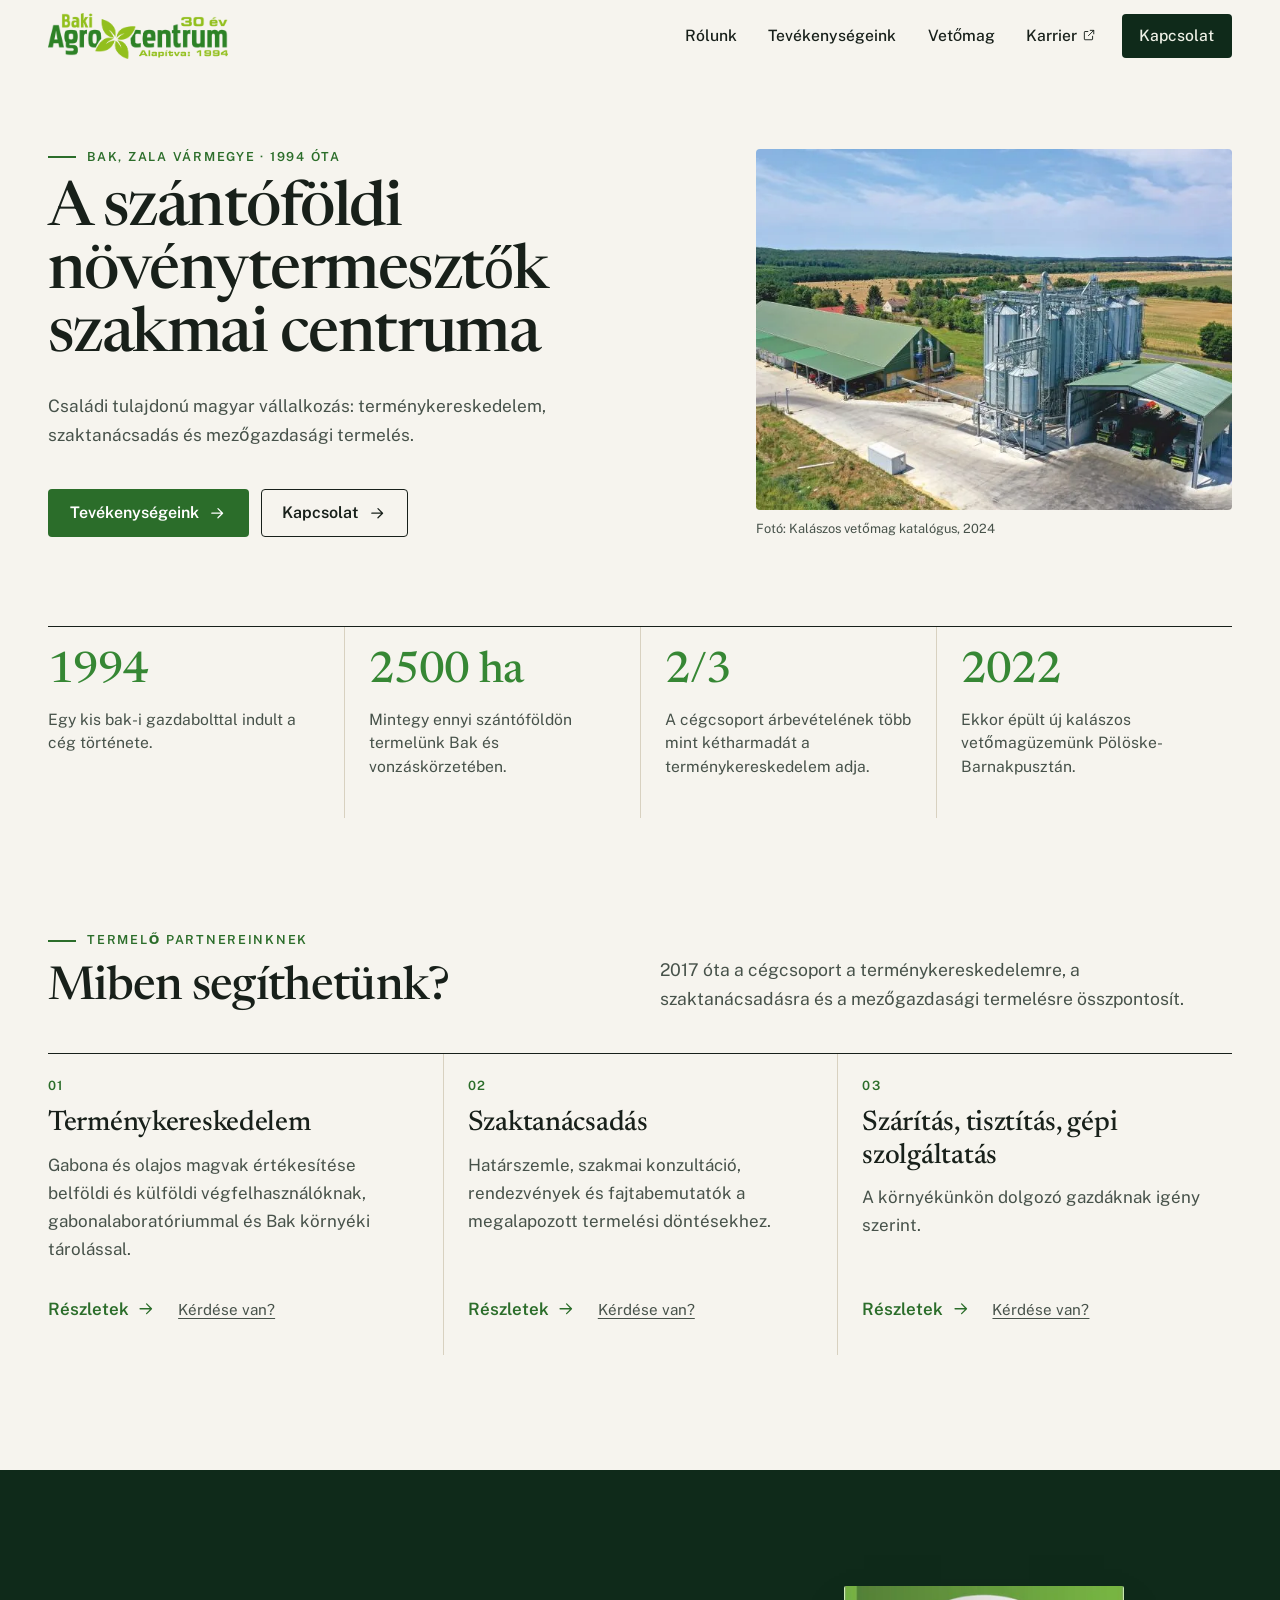
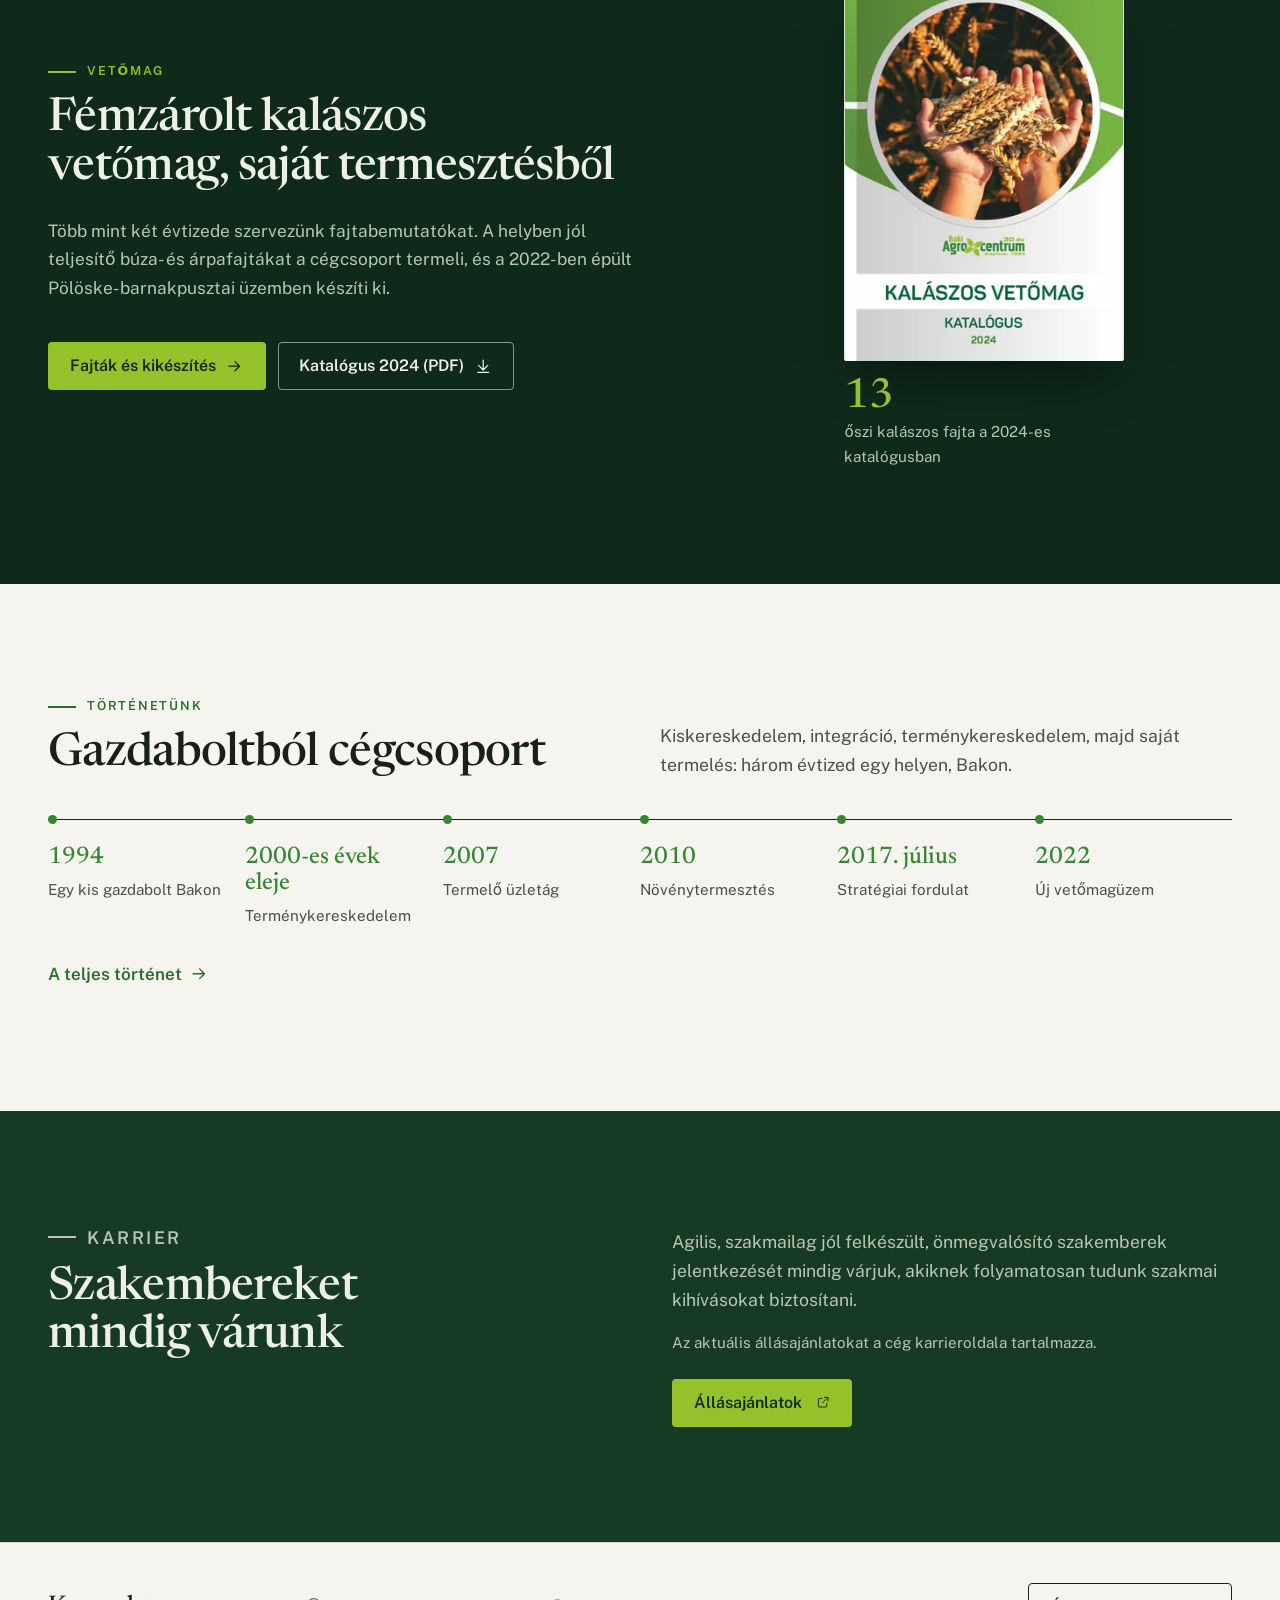
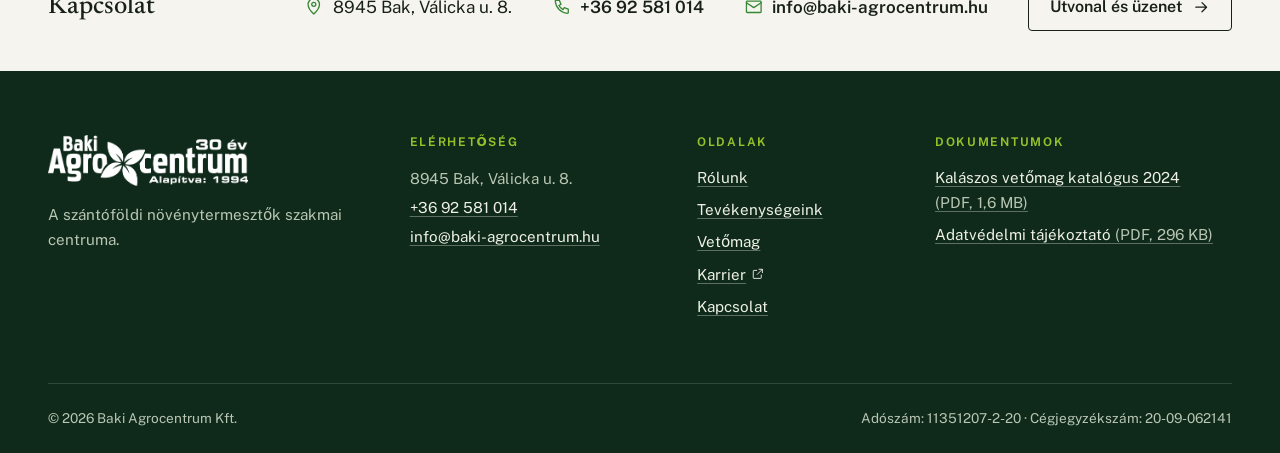
==== index.html @ 0160cafe "Baki Agrocentrum prototípus – első feltöltés Co-Authored-By: Claude Opus 5.5 <noreply@anthropic.com>" ====
<!doctype html>
<html lang="hu">
<head>
<meta charset="utf-8">
<meta name="robots" content="noindex, nofollow">
<meta name="viewport" content="width=device-width, initial-scale=1">
<title>Baki Agrocentrum Kft. – terménykereskedelem, szaktanácsadás, mezőgazdasági termelés</title>
<meta name="description" content="1994 óta Bakon, Zala megyében: gabona- és olajosmag-kereskedelem, szaktanácsadás, szántóföldi növénytermesztés, baromfitenyésztés és fémzárolt kalászos vetőmag.">
<link rel="canonical" href="https://tamasgaborvarga.github.io/baki-agrocentrum-sqs3egnicm/">
<meta property="og:type" content="website">
<meta property="og:locale" content="hu_HU">
<meta property="og:site_name" content="Baki Agrocentrum Kft.">
<meta property="og:title" content="Baki Agrocentrum Kft. – terménykereskedelem, szaktanácsadás, mezőgazdasági termelés">
<meta property="og:description" content="1994 óta Bakon, Zala megyében: gabona- és olajosmag-kereskedelem, szaktanácsadás, szántóföldi növénytermesztés, baromfitenyésztés és fémzárolt kalászos vetőmag.">
<meta property="og:url" content="https://tamasgaborvarga.github.io/baki-agrocentrum-sqs3egnicm/">
<meta property="og:image" content="https://tamasgaborvarga.github.io/baki-agrocentrum-sqs3egnicm/img/og-image.jpg">
<meta name="theme-color" content="#0f2a1a">
<link rel="icon" href="img/favicon.png" type="image/png">
<link rel="preload" href="fonts/newsreader-latin.woff2" as="font" type="font/woff2" crossorigin>
<link rel="stylesheet" href="styles.css?v=c950ec7e">
<script>document.documentElement.classList.add('js')</script>
<script type="application/ld+json">{"@context":"https://schema.org","@type":"Organization","name":"Baki Agrocentrum Kft.","url":"https://tamasgaborvarga.github.io/baki-agrocentrum-sqs3egnicm/","logo":"https://tamasgaborvarga.github.io/baki-agrocentrum-sqs3egnicm/img/logo.png","foundingDate":"1994","telephone":"+36-92-581-014","email":"info@baki-agrocentrum.hu","taxID":"11351207-2-20","address":{"@type":"PostalAddress","streetAddress":"Válicka u. 8.","postalCode":"8945","addressLocality":"Bak","addressCountry":"HU"},"location":{"@type":"Place","geo":{"@type":"GeoCoordinates","latitude":46.7307091,"longitude":16.8460499}}}</script>
</head>
<body>
<a class="skip" href="#tartalom">Ugrás a tartalomra</a>
<header class="hdr" id="hdr">
  <div class="hdr__in wrap">
    <a class="hdr__logo" href="index.html" aria-label="Baki Agrocentrum Kft. – kezdőlap"><img src="img/logo.png" width="469" height="120" alt="Baki Agrocentrum"></a>
    <button class="hdr__btn" type="button" aria-expanded="false" aria-controls="nav" data-menu><svg class="ic ic--open" viewBox="0 0 24 24" fill="none" stroke="currentColor" stroke-width="1.6" stroke-linecap="round" stroke-linejoin="round" aria-hidden="true" focusable="false"><path d="M4 7h16M4 12h16M4 17h16"/></svg><svg class="ic ic--close" viewBox="0 0 24 24" fill="none" stroke="currentColor" stroke-width="1.6" stroke-linecap="round" stroke-linejoin="round" aria-hidden="true" focusable="false"><path d="M6 6l12 12M18 6L6 18"/></svg><span>Menü</span></button>
    <nav class="nav" id="nav" aria-label="Fő navigáció">
      <ul class="nav__ul"><li><a class="nav__a" href="rolunk.html">Rólunk</a></li><li><a class="nav__a" href="tevekenysegeink.html">Tevékenységeink</a></li><li><a class="nav__a" href="vetomag.html">Vetőmag</a></li><li><a class="nav__a" href="https://karrier.baki-agrocentrum.hu/" target="_blank" rel="noopener">Karrier<svg class="ic ic--sm" viewBox="0 0 24 24" fill="none" stroke="currentColor" stroke-width="1.6" stroke-linecap="round" stroke-linejoin="round" aria-hidden="true" focusable="false"><path d="M14 4h6v6M20 4l-9 9M18 14v5a1 1 0 0 1-1 1H5a1 1 0 0 1-1-1V7a1 1 0 0 1 1-1h5"/></svg><span class="sr">(új lapon nyílik)</span></a></li><li><a class="nav__a nav__a--cta" href="kapcsolat.html">Kapcsolat</a></li></ul>
      <div class="nav__foot">
        <a href="tel:+3692581014"><svg class="ic" viewBox="0 0 24 24" fill="none" stroke="currentColor" stroke-width="1.6" stroke-linecap="round" stroke-linejoin="round" aria-hidden="true" focusable="false"><path d="M5 4h4l2 5-2.5 1.5a11 11 0 0 0 5 5L15 13l5 2v4a1 1 0 0 1-1 1A16 16 0 0 1 4 5a1 1 0 0 1 1-1z"/></svg>+36 92 581 014</a>
        <a href="mailto:info@baki-agrocentrum.hu"><svg class="ic" viewBox="0 0 24 24" fill="none" stroke="currentColor" stroke-width="1.6" stroke-linecap="round" stroke-linejoin="round" aria-hidden="true" focusable="false"><rect x="3" y="5" width="18" height="14" rx="1"/><path d="M3 7l9 6 9-6"/></svg>info@baki-agrocentrum.hu</a>
      </div>
    </nav>
  </div>
</header>
<main id="tartalom" tabindex="-1">

<section class="hero">
  <div class="wrap hero__grid">
    <div class="hero__text">
      <p class="eyebrow">Bak, Zala vármegye · 1994 óta</p>
      <h1 class="hero__h">A szántóföldi növénytermesztők szakmai centruma</h1>
      <p class="hero__lead">Családi tulajdonú magyar vállalkozás: terménykereskedelem, szaktanácsadás és mezőgazdasági termelés.</p>
      <div class="hero__cta">
        <a class="btn btn--primary" href="tevekenysegeink.html">Tevékenységeink<svg class="ic" viewBox="0 0 24 24" fill="none" stroke="currentColor" stroke-width="1.6" stroke-linecap="round" stroke-linejoin="round" aria-hidden="true" focusable="false"><path d="M5 12h14M13 6l6 6-6 6"/></svg></a>
        <a class="btn btn--secondary" href="kapcsolat.html">Kapcsolat<svg class="ic" viewBox="0 0 24 24" fill="none" stroke="currentColor" stroke-width="1.6" stroke-linecap="round" stroke-linejoin="round" aria-hidden="true" focusable="false"><path d="M5 12h14M13 6l6 6-6 6"/></svg></a>
      </div>
    </div>
    <figure class="fig hero__fig"><img class="hero__img" src="img/legifoto.webp" width="643" height="488" alt="Légifotó tárolósilókról, gépszínekről és csarnokról, mögöttük szántóföldek" fetchpriority="high" decoding="async"><figcaption>Fotó: Kalászos vetőmag katalógus, 2024</figcaption></figure>
  </div>
  <div class="wrap">
    <dl class="ledger">
      <div class="ledger__i"><dt class="ledger__v">1994</dt><dd class="ledger__l">Egy kis bak-i gazdabolttal indult a cég története.</dd></div><div class="ledger__i"><dt class="ledger__v">2500 ha</dt><dd class="ledger__l">Mintegy ennyi szántóföldön termelünk Bak és vonzáskörzetében.</dd></div><div class="ledger__i"><dt class="ledger__v">2/3</dt><dd class="ledger__l">A cégcsoport árbevételének több mint kétharmadát a terménykereskedelem adja.</dd></div><div class="ledger__i"><dt class="ledger__v">2022</dt><dd class="ledger__l">Ekkor épült új kalászos vetőmagüzemünk Pölöske-Barnakpusztán.</dd></div>
    </dl>
  </div>
</section>

<section class="sec" aria-labelledby="h-gates">
  <div class="wrap">
    <div class="sec__head sec__head--split">
      <div>
        <p class="eyebrow">Termelő partnereinknek</p>
        <h2 id="h-gates" class="h2">Miben segíthetünk?</h2>
      </div>
      <p class="sec__lead">2017 óta a cégcsoport a terménykereskedelemre, a szaktanácsadásra és a mezőgazdasági termelésre összpontosít.</p>
    </div>
    <ul class="gates">
      <li class="gate rv">
        <span class="gate__no">01</span>
        <h3 class="gate__t"><a href="tevekenysegeink.html#termenykereskedelem">Terménykereskedelem</a></h3>
        <p class="gate__d">Gabona és olajos magvak értékesítése belföldi és külföldi végfelhasználóknak, gabonalaboratóriummal és Bak környéki tárolással.</p>
        <p class="gate__links"><a class="more" href="tevekenysegeink.html#termenykereskedelem">Részletek<svg class="ic" viewBox="0 0 24 24" fill="none" stroke="currentColor" stroke-width="1.6" stroke-linecap="round" stroke-linejoin="round" aria-hidden="true" focusable="false"><path d="M5 12h14M13 6l6 6-6 6"/></svg></a><a class="gate__ask" href="kapcsolat.html?targy=termeny#uzenet">Kérdése van?</a></p>
      </li><li class="gate rv">
        <span class="gate__no">02</span>
        <h3 class="gate__t"><a href="tevekenysegeink.html#szaktanacsadas">Szaktanácsadás</a></h3>
        <p class="gate__d">Határszemle, szakmai konzultáció, rendezvények és fajtabemutatók a megalapozott termelési döntésekhez.</p>
        <p class="gate__links"><a class="more" href="tevekenysegeink.html#szaktanacsadas">Részletek<svg class="ic" viewBox="0 0 24 24" fill="none" stroke="currentColor" stroke-width="1.6" stroke-linecap="round" stroke-linejoin="round" aria-hidden="true" focusable="false"><path d="M5 12h14M13 6l6 6-6 6"/></svg></a><a class="gate__ask" href="kapcsolat.html?targy=tanacsadas#uzenet">Kérdése van?</a></p>
      </li><li class="gate rv">
        <span class="gate__no">03</span>
        <h3 class="gate__t"><a href="tevekenysegeink.html#termeles">Szárítás, tisztítás, gépi szolgáltatás</a></h3>
        <p class="gate__d">A környékünkön dolgozó gazdáknak igény szerint.</p>
        <p class="gate__links"><a class="more" href="tevekenysegeink.html#termeles">Részletek<svg class="ic" viewBox="0 0 24 24" fill="none" stroke="currentColor" stroke-width="1.6" stroke-linecap="round" stroke-linejoin="round" aria-hidden="true" focusable="false"><path d="M5 12h14M13 6l6 6-6 6"/></svg></a><a class="gate__ask" href="kapcsolat.html?targy=szolgaltatas#uzenet">Kérdése van?</a></p>
      </li>
    </ul>
  </div>
</section>

<section class="sec sec--forest" aria-labelledby="h-seed">
  <div class="wrap feature">
    <div class="feature__text">
      <p class="eyebrow eyebrow--lime">Vetőmag</p>
      <h2 id="h-seed" class="h2">Fémzárolt kalászos vetőmag, saját termesztésből</h2>
      <p>Több mint két évtizede szervezünk fajtabemutatókat. A helyben jól teljesítő búza- és árpafajtákat a cégcsoport termeli, és a 2022-ben épült Pölöske-barnakpusztai üzemben készíti ki.</p>
      <div class="feature__cta">
        <a class="btn btn--primary" href="vetomag.html">Fajták és kikészítés<svg class="ic" viewBox="0 0 24 24" fill="none" stroke="currentColor" stroke-width="1.6" stroke-linecap="round" stroke-linejoin="round" aria-hidden="true" focusable="false"><path d="M5 12h14M13 6l6 6-6 6"/></svg></a>
        <a class="btn btn--secondary" href="https://www.baki-agrocentrum.hu/webimages/files/Kalaszos_vetomag_katalogus_2024.pdf" target="_blank" rel="noopener">Katalógus 2024 (PDF)<svg class="ic" viewBox="0 0 24 24" fill="none" stroke="currentColor" stroke-width="1.6" stroke-linecap="round" stroke-linejoin="round" aria-hidden="true" focusable="false"><path d="M12 4v12M6 11l6 6 6-6M5 20h14"/></svg><span class="sr"> – új lapon nyílik</span></a>
      </div>
    </div>
    <a class="feature__cover" href="vetomag.html#fajtak" aria-label="A 2024-es katalógus fajtái">
      <img class="" src="img/katalogus.webp" srcset="img/katalogus-320.webp 320w, img/katalogus.webp 603w" sizes="(min-width: 900px) 300px, 60vw" width="603" height="809" alt="A Kalászos vetőmag katalógus 2024 borítója" loading="lazy" decoding="async">
      <span class="feature__stat"><strong>13</strong> őszi kalászos fajta a 2024-es katalógusban</span>
    </a>
  </div>
</section>

<section class="sec" aria-labelledby="h-hist">
  <div class="wrap">
    <div class="sec__head sec__head--split">
      <div>
        <p class="eyebrow">Történetünk</p>
        <h2 id="h-hist" class="h2">Gazdaboltból cégcsoport</h2>
      </div>
      <p class="sec__lead">Kiskereskedelem, integráció, terménykereskedelem, majd saját termelés: három évtized egy helyen, Bakon.</p>
    </div>
    <ol class="strip">
      <li class="strip__i rv"><span class="strip__y">1994</span><span class="strip__t">Egy kis gazdabolt Bakon</span></li><li class="strip__i rv"><span class="strip__y">2000-es évek eleje</span><span class="strip__t">Terménykereskedelem</span></li><li class="strip__i rv"><span class="strip__y">2007</span><span class="strip__t">Termelő üzletág</span></li><li class="strip__i rv"><span class="strip__y">2010</span><span class="strip__t">Növénytermesztés</span></li><li class="strip__i rv"><span class="strip__y">2017. július</span><span class="strip__t">Stratégiai fordulat</span></li><li class="strip__i rv"><span class="strip__y">2022</span><span class="strip__t">Új vetőmagüzem</span></li>
    </ol>
    <p class="sec__more"><a class="more" href="rolunk.html#tortenet">A teljes történet<svg class="ic" viewBox="0 0 24 24" fill="none" stroke="currentColor" stroke-width="1.6" stroke-linecap="round" stroke-linejoin="round" aria-hidden="true" focusable="false"><path d="M5 12h14M13 6l6 6-6 6"/></svg></a></p>
  </div>
</section>

<section class="sec sec--career" aria-labelledby="h-career">
  <div class="wrap career">
    <div>
      <p class="eyebrow eyebrow--lime">Karrier</p>
      <h2 id="h-career" class="h2">Szakembereket mindig várunk</h2>
    </div>
    <div>
      <p>Agilis, szakmailag jól felkészült, önmegvalósító szakemberek jelentkezését mindig várjuk, akiknek folyamatosan tudunk szakmai kihívásokat biztosítani.</p>
      <p class="career__note">Az aktuális állásajánlatokat a cég karrieroldala tartalmazza.</p>
      <a class="btn btn--primary" href="https://karrier.baki-agrocentrum.hu/" target="_blank" rel="noopener">Állásajánlatok<svg class="ic ic--sm" viewBox="0 0 24 24" fill="none" stroke="currentColor" stroke-width="1.6" stroke-linecap="round" stroke-linejoin="round" aria-hidden="true" focusable="false"><path d="M14 4h6v6M20 4l-9 9M18 14v5a1 1 0 0 1-1 1H5a1 1 0 0 1-1-1V7a1 1 0 0 1 1-1h5"/></svg><span class="sr">(új lapon nyílik)</span></a>
    </div>
  </div>
</section>

<section class="contactbar" aria-labelledby="h-contact">
  <div class="wrap contactbar__in">
    <h2 id="h-contact" class="contactbar__h">Kapcsolat</h2>
    <p class="contactbar__i"><svg class="ic" viewBox="0 0 24 24" fill="none" stroke="currentColor" stroke-width="1.6" stroke-linecap="round" stroke-linejoin="round" aria-hidden="true" focusable="false"><path d="M12 21s7-6.2 7-12a7 7 0 0 0-14 0c0 5.8 7 12 7 12z"/><circle cx="12" cy="9" r="2.5"/></svg><span>8945 Bak, Válicka u. 8.</span></p>
    <p class="contactbar__i"><svg class="ic" viewBox="0 0 24 24" fill="none" stroke="currentColor" stroke-width="1.6" stroke-linecap="round" stroke-linejoin="round" aria-hidden="true" focusable="false"><path d="M5 4h4l2 5-2.5 1.5a11 11 0 0 0 5 5L15 13l5 2v4a1 1 0 0 1-1 1A16 16 0 0 1 4 5a1 1 0 0 1 1-1z"/></svg><a href="tel:+3692581014">+36 92 581 014</a></p>
    <p class="contactbar__i"><svg class="ic" viewBox="0 0 24 24" fill="none" stroke="currentColor" stroke-width="1.6" stroke-linecap="round" stroke-linejoin="round" aria-hidden="true" focusable="false"><rect x="3" y="5" width="18" height="14" rx="1"/><path d="M3 7l9 6 9-6"/></svg><a href="mailto:info@baki-agrocentrum.hu">info@baki-agrocentrum.hu</a></p>
    <a class="btn btn--secondary" href="kapcsolat.html">Útvonal és üzenet<svg class="ic" viewBox="0 0 24 24" fill="none" stroke="currentColor" stroke-width="1.6" stroke-linecap="round" stroke-linejoin="round" aria-hidden="true" focusable="false"><path d="M5 12h14M13 6l6 6-6 6"/></svg></a>
  </div>
</section>
</main>
<footer class="ftr">
  <div class="wrap ftr__grid">
    <div class="ftr__brand">
      <img src="img/logo-feher.png" width="469" height="120" alt="Baki Agrocentrum" loading="lazy">
      <p>A szántóföldi növénytermesztők szakmai centruma.</p>
    </div>
    <div>
      <h2 class="ftr__h">Elérhetőség</h2>
      <address>
        8945 Bak, Válicka u. 8.<br>
        <a href="tel:+3692581014">+36 92 581 014</a><br>
        <a href="mailto:info@baki-agrocentrum.hu">info@baki-agrocentrum.hu</a>
      </address>
    </div>
    <div>
      <h2 class="ftr__h">Oldalak</h2>
      <ul class="ftr__ul">
        <li><a href="rolunk.html">Rólunk</a></li>
        <li><a href="tevekenysegeink.html">Tevékenységeink</a></li>
        <li><a href="vetomag.html">Vetőmag</a></li>
        <li><a class="" href="https://karrier.baki-agrocentrum.hu/" target="_blank" rel="noopener">Karrier<svg class="ic ic--sm" viewBox="0 0 24 24" fill="none" stroke="currentColor" stroke-width="1.6" stroke-linecap="round" stroke-linejoin="round" aria-hidden="true" focusable="false"><path d="M14 4h6v6M20 4l-9 9M18 14v5a1 1 0 0 1-1 1H5a1 1 0 0 1-1-1V7a1 1 0 0 1 1-1h5"/></svg><span class="sr">(új lapon nyílik)</span></a></li>
        <li><a href="kapcsolat.html">Kapcsolat</a></li>
      </ul>
    </div>
    <div>
      <h2 class="ftr__h">Dokumentumok</h2>
      <ul class="ftr__ul"><li><a href="https://www.baki-agrocentrum.hu/webimages/files/Kalaszos_vetomag_katalogus_2024.pdf" target="_blank" rel="noopener">Kalászos vetőmag katalógus 2024 <span class="ftr__meta">(PDF, 1,6 MB)</span><span class="sr"> – új lapon nyílik</span></a></li><li><a href="https://www.baki-agrocentrum.hu/dok/adatvedelmi-tajekoztato.pdf" target="_blank" rel="noopener">Adatvédelmi tájékoztató <span class="ftr__meta">(PDF, 296 KB)</span><span class="sr"> – új lapon nyílik</span></a></li></ul>
    </div>
  </div>
  <div class="wrap ftr__bar">
    <p>© 2026 Baki Agrocentrum Kft.</p>
    <p><span class="nw">Adószám: 11351207-2-20</span> · <span class="nw">Cégjegyzékszám: 20-09-062141</span></p>
  </div>
</footer>
<script src="main.js?v=3b4add59" defer></script>
</body>
</html>
---- styles.css ----
/* Baki Agrocentrum — design rendszer
   Színek a logóból: #368734 (márkazöld), #95c22b (lime). Lime csak sötét háttéren (1,9:1 világoson).
   Dőlt betű sehol: nincs dőlt fontfájl, font-synthesis: none. */

@font-face { font-family: 'Newsreader'; src: url(fonts/newsreader-latin-ext.woff2) format('woff2'); font-weight: 400 600; font-display: swap;
  unicode-range: U+0100-02BA, U+02BD-02C5, U+02C7-02CC, U+02CE-02D7, U+02DD-02FF, U+0304, U+0308, U+0329, U+1D00-1DBF, U+1E00-1E9F, U+1EF2-1EFF, U+2020, U+20A0-20AB, U+20AD-20C4, U+2113, U+2C60-2C7F, U+A720-A7FF; }
@font-face { font-family: 'Newsreader'; src: url(fonts/newsreader-latin.woff2) format('woff2'); font-weight: 400 600; font-display: swap;
  unicode-range: U+0000-00FF, U+0131, U+0152-0153, U+02BB-02BC, U+02C6, U+02DA, U+02DC, U+0304, U+0308, U+0329, U+2000-206F, U+20AC, U+2122, U+2191, U+2193, U+2212, U+2215, U+FEFF, U+FFFD; }
@font-face { font-family: 'Public Sans'; src: url(fonts/publicsans-latin-ext.woff2) format('woff2'); font-weight: 400 700; font-display: swap;
  unicode-range: U+0100-02BA, U+02BD-02C5, U+02C7-02CC, U+02CE-02D7, U+02DD-02FF, U+0304, U+0308, U+0329, U+1D00-1DBF, U+1E00-1E9F, U+1EF2-1EFF, U+2020, U+20A0-20AB, U+20AD-20C4, U+2113, U+2C60-2C7F, U+A720-A7FF; }
@font-face { font-family: 'Public Sans'; src: url(fonts/publicsans-latin.woff2) format('woff2'); font-weight: 400 700; font-display: swap;
  unicode-range: U+0000-00FF, U+0131, U+0152-0153, U+02BB-02BC, U+02C6, U+02DA, U+02DC, U+0304, U+0308, U+0329, U+2000-206F, U+20AC, U+2122, U+2191, U+2193, U+2212, U+2215, U+FEFF, U+FFFD; }

:root {
  --paper: #f6f4ee;
  --paper-hi: #fbfaf6;
  --sand: #ece7da;
  --rule: #d8d1c0;
  --ink: #18201a;
  --ink-2: #47524a;
  --brand: #368734;      /* logó — csak nagy szöveg / díszítés */
  --brand-ink: #2b6d2a;  /* link, gomb (5,7:1 a papíron) */
  --forest: #0f2a1a;
  --forest-2: #173a25;
  --lime: #95c22b;
  --on-dark: #eef0e6;
  --on-dark-2: #b9c6b3;
  --err: #a3271c;

  --f-display: 'Newsreader', Georgia, 'Times New Roman', serif;
  --f-text: 'Public Sans', system-ui, -apple-system, 'Segoe UI', sans-serif;

  --gut: clamp(16px, 4vw, 48px);
  --max: 1240px;
  --s1: .5rem; --s2: 1rem; --s3: 1.5rem; --s4: 2.5rem; --s5: 4rem; --s6: clamp(4rem, 9vw, 7.5rem);
  --r: 4px;
  --hdr-h: 72px;
  --ease: cubic-bezier(.2, .7, .2, 1);
}

*, *::before, *::after { box-sizing: border-box; }
html { -webkit-text-size-adjust: 100%; scroll-behavior: smooth; scroll-padding-top: calc(var(--hdr-h) + 16px); }
body {
  margin: 0; background: var(--paper); color: var(--ink);
  font: 400 1.0625rem/1.65 var(--f-text); font-synthesis: none;
  overflow-x: clip; overflow-wrap: break-word; text-rendering: optimizeLegibility;
  padding-top: var(--hdr-h);
}
em, i, cite, address, dfn, var { font-style: normal; }
img { display: block; max-width: 100%; height: auto; }
a { color: var(--brand-ink); text-decoration-thickness: 1px; text-underline-offset: .2em; }
a:hover { text-decoration-thickness: 2px; }
:focus-visible { outline: 3px solid var(--brand-ink); outline-offset: 3px; border-radius: 2px; }
.sec--forest :focus-visible, .sec--career :focus-visible, .ftr :focus-visible { outline-color: var(--lime); }
h1, h2, h3, h4, p, ul, ol, dl, figure, blockquote { margin: 0; }
ul[class], ol[class] { list-style: none; padding: 0; }
strong { font-weight: 650; }

.sr { position: absolute !important; width: 1px; height: 1px; overflow: hidden; clip: rect(0 0 0 0); white-space: nowrap; }
.skip { position: fixed; left: 16px; top: -60px; z-index: 100; background: var(--forest); color: #fff; padding: .7rem 1rem; border-radius: var(--r); }
.skip:focus { top: 12px; }
.wrap { width: 100%; max-width: calc(var(--max) + 2 * var(--gut)); margin-inline: auto; padding-inline: var(--gut); }
.muted { color: var(--ink-2); }
.small { font-size: .9rem; margin-top: var(--s2); }
.ic { width: 1.15em; height: 1.15em; flex: none; }
.ic--sm { width: .9em; height: .9em; margin-left: .3em; vertical-align: -.05em; }

/* ---------- tipográfia ---------- */
.eyebrow { font: 600 .78rem/1.2 var(--f-text); letter-spacing: .14em; text-transform: uppercase; color: var(--brand-ink); margin-bottom: var(--s2); display: flex; align-items: center; gap: .7rem; }
.eyebrow::before { content: ''; width: 28px; height: 2px; background: currentColor; }
.eyebrow--lime { color: var(--lime); }
.h2 { font: 500 clamp(2rem, 3.6vw, 3.1rem)/1.06 var(--f-display); letter-spacing: -.015em; font-variation-settings: 'opsz' 60; text-wrap: balance; }
.h4 { font: 650 .82rem/1.3 var(--f-text); letter-spacing: .1em; text-transform: uppercase; color: var(--ink-2); margin: var(--s3) 0 .7rem; }

/* ---------- fejléc ---------- */
.hdr { position: fixed; inset: 0 0 auto; z-index: 50; height: var(--hdr-h); background: rgb(246 244 238 / .94); backdrop-filter: saturate(1.4) blur(10px); border-bottom: 1px solid transparent; transition: border-color .2s; }
.hdr.is-scrolled { border-bottom-color: var(--rule); }
.hdr__in { height: 100%; display: flex; align-items: center; justify-content: space-between; gap: var(--s3); }
.hdr__logo img { height: 46px; width: auto; }
.hdr__btn { display: none; }
.nav__ul { display: flex; align-items: center; gap: .25rem; }
.nav__a { display: inline-flex; align-items: center; min-height: 44px; padding: 0 .85rem; color: var(--ink); text-decoration: none; font-weight: 500; font-size: .98rem; border-radius: var(--r); }
.nav__a:hover { background: var(--sand); }
.nav__a[aria-current='page'] { box-shadow: inset 0 -2px 0 var(--brand); }
.nav__a--cta { background: var(--forest); color: var(--on-dark); margin-left: .5rem; padding: 0 1.1rem; }
.nav__a--cta:hover { background: var(--forest-2); }
.nav__a--cta[aria-current='page'] { box-shadow: inset 0 -3px 0 var(--lime); }
.nav__foot { display: none; }

@media (max-width: 899px) {
  :root { --hdr-h: 64px; }
  .hdr__logo img { height: 38px; }
  .hdr { backdrop-filter: none; -webkit-backdrop-filter: none; background: var(--paper); }
  .hdr__btn .ic--close { display: none; }
  .hdr__btn[aria-expanded='true'] .ic--open { display: none; }
  .hdr__btn[aria-expanded='true'] .ic--close { display: block; }
  .hdr__btn { display: inline-flex; align-items: center; gap: .5rem; min-height: 44px; padding: 0 .9rem; border: 1px solid var(--rule); border-radius: var(--r); background: var(--paper-hi); color: var(--ink); font: 600 .95rem var(--f-text); cursor: pointer; }
  .nav { position: fixed; top: var(--hdr-h); left: 0; right: 0; height: calc(100vh - var(--hdr-h)); height: calc(100dvh - var(--hdr-h)); background: var(--paper); padding: var(--s3) var(--gut) calc(var(--s4) + env(safe-area-inset-bottom)); overflow-y: auto; overscroll-behavior: contain; display: none; flex-direction: column; justify-content: space-between; border-top: 1px solid var(--rule); }
  .nav.is-open { display: flex; }
  .nav__ul { flex-direction: column; align-items: stretch; gap: 0; }
  .nav__ul li { border-bottom: 1px solid var(--rule); }
  .nav__a { font: 500 1.7rem/1.2 var(--f-display); min-height: 64px; padding: 0; width: 100%; justify-content: space-between; }
  .nav__a:hover { background: none; color: var(--brand-ink); }
  .nav__a[aria-current='page'] { box-shadow: none; color: var(--brand-ink); }
  .nav__a--cta, .nav__a--cta:hover { background: none; color: var(--ink); margin: 0; padding: 0; }
  .nav__a--cta[aria-current='page'] { box-shadow: none; color: var(--brand-ink); }
  .nav__foot { display: grid; gap: .5rem; margin-top: var(--s4); }
  .nav__foot a { display: flex; align-items: center; gap: .6rem; min-height: 44px; color: var(--ink); text-decoration: none; font-weight: 500; }
  body.menu-open { position: fixed; left: 0; right: 0; overflow: hidden; }
}

/* ---------- gombok: kettő van, sötét háttéren inverz ---------- */
.btn { display: inline-flex; align-items: center; gap: .6rem; min-height: 48px; padding: 0 1.3rem; border-radius: var(--r); font: 600 1rem/1 var(--f-text); text-decoration: none; border: 1.5px solid transparent; cursor: pointer; transition: background .2s, color .2s, border-color .2s; }
.btn .ic { transition: transform .25s var(--ease); }
.btn:hover .ic { transform: translateX(3px); }
.btn--primary { background: var(--brand-ink); color: #fff; }
.btn--primary:hover { background: var(--forest-2); }
.btn--secondary { border-color: var(--ink); color: var(--ink); }
.btn--secondary:hover { background: var(--ink); color: var(--paper); }
.sec--forest .btn--primary, .sec--career .btn--primary { background: var(--lime); color: var(--forest); }
.sec--forest .btn--primary:hover, .sec--career .btn--primary:hover { background: #a9d23f; }
.sec--forest .btn--secondary, .sec--career .btn--secondary { border-color: rgb(238 240 230 / .55); color: var(--on-dark); }
.sec--forest .btn--secondary:hover, .sec--career .btn--secondary:hover { border-color: var(--on-dark); background: rgb(255 255 255 / .07); }
/* szöveges továbblépő link (nem gomb) */
.more { display: inline-flex; align-items: center; gap: .45rem; min-height: 44px; font-weight: 600; text-decoration: none; color: var(--brand-ink); }
.more .ic { transition: transform .25s var(--ease); }
.more:hover { text-decoration: underline; }
.more:hover .ic { transform: translateX(3px); }

/* ---------- hős ---------- */
.hero { padding: clamp(2rem, 6vw, 5rem) 0 0; }
.hero__grid { display: grid; grid-template-columns: 1.15fr .85fr; gap: clamp(2rem, 5vw, 5rem); align-items: center; }
.hero__h { font: 500 clamp(2.4rem, 4.8vw, 4.4rem)/1.02 var(--f-display); letter-spacing: -.025em; font-variation-settings: 'opsz' 72; text-wrap: balance; }
.hero__lead { margin-top: var(--s3); font-size: clamp(1.08rem, 1.35vw, 1.22rem); color: var(--ink-2); max-width: 32em; }
.hero__cta { display: flex; flex-wrap: wrap; gap: .75rem; margin-top: var(--s4); }
.hero__img { width: 100%; aspect-ratio: 643 / 488; object-fit: cover; border-radius: var(--r); }
.fig figcaption { margin-top: .6rem; font-size: .8rem; line-height: 1.45; color: var(--ink-2); }

.ledger { display: grid; grid-template-columns: repeat(4, 1fr); margin-top: clamp(3rem, 7vw, 5.5rem); border-top: 1px solid var(--ink); }
.ledger__i { padding: var(--s3) var(--s3) var(--s4) 0; }
.ledger__i + .ledger__i { padding-left: var(--s3); border-left: 1px solid var(--rule); }
.ledger__v { font: 500 clamp(2rem, 3.4vw, 3rem)/1 var(--f-display); letter-spacing: -.02em; color: var(--brand); white-space: nowrap; }
.ledger__l { margin: .8rem 0 0; font-size: .98rem; line-height: 1.5; color: var(--ink-2); }

/* ---------- szekciók ---------- */
.sec { padding-block: var(--s6); }
.sec--tight { padding-block: var(--s5); }
.sec--sand { background: var(--sand); }
.sec--forest { background: var(--forest); color: var(--on-dark); }
.sec--career { background: var(--forest-2); color: var(--on-dark); }
.sec--forest a:not(.btn), .sec--career a:not(.btn) { color: var(--lime); }
.sec__head { max-width: 46rem; margin-bottom: var(--s4); }
.sec__head--row { max-width: none; display: flex; justify-content: space-between; align-items: end; gap: var(--s3); flex-wrap: wrap; }
.sec__head--row > div:first-child { max-width: 46rem; }
.sec__head--split { max-width: none; display: grid; grid-template-columns: 1fr 1fr; gap: var(--s4); align-items: end; }
.sec__head--split .sec__lead { margin: 0; }
.sec__lead { margin-top: var(--s2); color: var(--ink-2); font-size: 1.1rem; }
.sec__more { margin-top: var(--s3); }
.h3 { font: 500 clamp(1.6rem, 2.4vw, 2.1rem)/1.15 var(--f-display); letter-spacing: -.01em; }

/* belépők (kezdőlap) */
.gates { display: grid; grid-template-columns: repeat(3, 1fr); border-top: 1px solid var(--ink); }
.gate { display: flex; flex-direction: column; padding: var(--s3) var(--s3) var(--s3) 0; }
.gate + .gate { padding-left: var(--s3); border-left: 1px solid var(--rule); }
.gate__no { font: 600 .8rem var(--f-text); letter-spacing: .1em; color: var(--brand-ink); }
.gate__t { font: 500 clamp(1.5rem, 2.2vw, 1.9rem)/1.15 var(--f-display); margin: .9rem 0 .7rem; letter-spacing: -.01em; }
.gate__t a { color: var(--ink); text-decoration: none; }
.gate__t a:hover { color: var(--brand-ink); text-decoration: underline; text-decoration-thickness: 1px; }
.gate__d { color: var(--ink-2); }
.gate__links { margin-top: auto; padding-top: var(--s3); display: flex; flex-wrap: wrap; align-items: center; gap: .2rem 1.4rem; }
.gate__ask { display: inline-flex; align-items: center; min-height: 44px; color: var(--ink-2); font-size: .95rem; }

/* kiemelt sáv (vetőmag) */
.feature { display: grid; grid-template-columns: 1.3fr .7fr; gap: clamp(2rem, 6vw, 6rem); align-items: center; }
.feature__text p:not(.eyebrow) { margin-top: var(--s3); color: var(--on-dark-2); font-size: 1.08rem; max-width: 34em; }
.feature__cta, .cta-band__a { display: flex; flex-wrap: wrap; gap: .75rem; margin-top: var(--s4); }
.feature__cover { display: grid; gap: 1rem; justify-items: start; text-decoration: none; }
.sec--forest a.feature__cover { color: var(--on-dark-2); }
.feature__cover img { width: min(100%, 280px); border-radius: 2px; box-shadow: 0 24px 50px -20px rgb(0 0 0 / .6); transition: transform .3s var(--ease); }
.feature__cover:hover img { transform: translateY(-4px); }
.feature__stat { font-size: .95rem; max-width: 18em; }
.feature__stat strong { display: block; font: 500 2.6rem/1 var(--f-display); color: var(--lime); }

/* történet-csík */
.strip { display: grid; grid-template-columns: repeat(6, 1fr); border-top: 1px solid var(--ink); }
.strip__i { position: relative; padding: var(--s3) var(--s2) 0 0; }
.strip__i::before { content: ''; position: absolute; top: -5px; left: 0; width: 9px; height: 9px; border-radius: 50%; background: var(--brand); }
.strip__y { display: block; font: 500 1.5rem/1.1 var(--f-display); color: var(--brand); }
.strip__t { display: block; margin-top: .4rem; font-size: .95rem; color: var(--ink-2); }

/* karrier */
.career { display: grid; grid-template-columns: 1fr 1fr; gap: var(--s5); align-items: start; }
.career p { color: var(--on-dark-2); font-size: 1.1rem; }
.career__note { margin: var(--s2) 0 var(--s3); font-size: .95rem !important; }

/* kapcsolatsáv (kezdőlap) */
.contactbar { border-top: 1px solid var(--rule); padding-block: var(--s4); }
.contactbar__in { display: flex; flex-wrap: wrap; align-items: center; gap: 1rem 2.5rem; }
.contactbar__h { font: 500 1.6rem var(--f-display); margin-right: auto; }
.contactbar__i { display: inline-flex; align-items: center; gap: .55rem; }
.contactbar__i .ic { color: var(--brand); }
.contactbar__i a { color: var(--ink); font-weight: 600; text-decoration: none; }
.contactbar__i a:hover { color: var(--brand-ink); text-decoration: underline; }

/* ---------- aloldal fej ---------- */
.phead { padding: clamp(2.5rem, 7vw, 6rem) 0 clamp(2rem, 5vw, 4rem); border-bottom: 1px solid var(--rule); }
.phead__h { font: 500 clamp(2.4rem, 5.2vw, 4.6rem)/1.02 var(--f-display); letter-spacing: -.025em; max-width: 18em; text-wrap: balance; font-variation-settings: 'opsz' 72; }
.phead__lead { margin-top: var(--s3); max-width: 40em; font-size: clamp(1.08rem, 1.4vw, 1.25rem); color: var(--ink-2); }

/* ugrómenü: aláhúzott fülsor, nem pille */
.jump { margin-top: var(--s4); }
.jump ul { list-style: none; padding: 0; margin: 0; display: flex; flex-wrap: wrap; gap: 0 2rem; border-top: 1px solid var(--rule); }
.jump a { display: inline-flex; align-items: baseline; gap: .5rem; min-height: 48px; padding-top: .9rem; color: var(--ink); text-decoration: none; font-weight: 600; border-top: 2px solid transparent; margin-top: -1px; }
.jump a span { font-size: .75rem; color: var(--brand-ink); letter-spacing: .08em; }
.jump a:hover { border-top-color: var(--brand); }

/* címkék — csak felsorolt jellemzőkre */
.tags { display: flex; flex-wrap: wrap; gap: .5rem; margin-top: .2rem; }
.tags li { border: 1px solid var(--rule); border-radius: 999px; padding: .35rem .9rem; font-size: .93rem; background: var(--paper-hi); }
.tags--solid li { background: var(--forest); border-color: var(--forest); color: var(--on-dark); font-weight: 500; }

/* elrendezések */
.split { display: grid; grid-template-columns: 1.1fr .9fr; gap: clamp(2rem, 5vw, 5rem); align-items: start; }
.split--form { grid-template-columns: .85fr 1.15fr; }
.prose > * + * { margin-top: var(--s2); }
.prose__big { font: 400 clamp(1.35rem, 2.1vw, 1.75rem)/1.4 var(--f-display); }
.prose p:not(.prose__big) { color: var(--ink-2); }
.lead-p { margin-top: var(--s2); }

/* rólunk */
.about { display: grid; grid-template-columns: 1.5fr 1fr; gap: clamp(2rem, 6vw, 6rem); align-items: start; }
.values { border-top: 2px solid var(--brand); padding-top: var(--s3); }
.values__h { font: 650 .78rem var(--f-text); letter-spacing: .14em; text-transform: uppercase; color: var(--ink-2); }
.values__ul { list-style: none; padding: 0; margin: var(--s2) 0 0; counter-reset: v; }
.values__ul li { counter-increment: v; display: flex; align-items: baseline; gap: 1rem; padding: .7rem 0; border-bottom: 1px solid var(--rule); font: 500 1.8rem/1.15 var(--f-display); }
.values__ul li::before { content: '0' counter(v); font: 600 .78rem var(--f-text); color: var(--brand-ink); letter-spacing: .08em; }
.quote { max-width: 54rem; }
.quote p { font: 400 clamp(1.5rem, 2.6vw, 2.25rem)/1.3 var(--f-display); letter-spacing: -.01em; text-wrap: pretty; }
.quote footer { margin-top: var(--s3); font-size: .95rem; color: var(--ink-2); }
.quote footer strong { color: var(--ink); }
.group { display: grid; grid-template-columns: 1fr 1fr; gap: var(--s5); align-items: start; }
.group__ul { list-style: none; padding: 0; margin: 0; border-top: 1px solid var(--ink); }
.group__ul li { padding: .8rem 0; border-bottom: 1px solid var(--rule); font-weight: 500; }
.cta-band { display: flex; flex-wrap: wrap; justify-content: space-between; align-items: center; gap: var(--s3); }
.cta-band .h2 { max-width: 20em; }
.cta-band__a { margin-top: 0; }

/* idővonal */
.tl { border-top: 1px solid var(--ink); }
.tl__i { display: grid; grid-template-columns: minmax(9rem, .7fr) 2fr; gap: var(--s3); padding: var(--s4) 0; border-bottom: 1px solid var(--rule); }
.tl__y { font: 500 clamp(1.6rem, 2.6vw, 2.3rem)/1.05 var(--f-display); color: var(--brand); }
.tl__t { font: 600 1.2rem/1.3 var(--f-text); margin-bottom: .5rem; }
.tl__b { max-width: 42rem; }
.tl__b p { color: var(--ink-2); }

/* definíciós lista */
.dl { margin-top: var(--s3); border-top: 1px solid var(--rule); }
.dl > div { display: grid; grid-template-columns: 9rem 1fr; gap: var(--s2); padding: .75rem 0; border-bottom: 1px solid var(--rule); }
.dl dt { font-weight: 650; }
.dl dd { margin: 0; color: var(--ink-2); }
.dl--wide > div { grid-template-columns: 11rem 1fr; }
.links { display: flex; flex-wrap: wrap; gap: .4rem 1.5rem; margin-top: var(--s3); }
.links a { display: inline-flex; align-items: center; min-height: 44px; font-weight: 600; }

/* kapcsolat */
.reach { display: grid; grid-template-columns: 1fr 1.15fr; gap: clamp(2rem, 6vw, 6rem); align-items: start; }
.reach__big { display: flex; align-items: center; gap: .8rem; padding: .5rem 0; font: 500 clamp(1.5rem, 2.6vw, 2.2rem)/1.2 var(--f-display); color: var(--ink); text-decoration: none; overflow-wrap: anywhere; }
.reach__big .ic { width: 1.6rem; height: 1.6rem; color: var(--brand); }
.reach__big:hover { color: var(--brand-ink); text-decoration: underline; text-decoration-thickness: 1px; }
.reach__map .h4 { margin-top: 0; }

/* térkép */
.map svg { width: 100%; height: auto; background: var(--paper-hi); border: 1px solid var(--rule); border-radius: var(--r); }
.map figcaption { margin-top: .6rem; font-size: .8rem; color: var(--ink-2); }
.map__ring { fill: none; stroke: var(--rule); stroke-dasharray: 3 4; }
.map__pt circle { fill: var(--paper-hi); stroke: var(--brand-ink); stroke-width: 2; }
.map__pt--main circle { fill: var(--brand); stroke: var(--forest); }
.map__name { font: 600 15px var(--f-text); fill: var(--ink); }
.map__pt--main .map__name { font-size: 17px; }
.map__role { font: 400 12.5px var(--f-text); fill: var(--ink-2); }
.map__scale path { fill: none; stroke: var(--ink); stroke-width: 1.5; }
.map__scale text, .map__north text { font: 600 11px var(--f-text); fill: var(--ink-2); }
.map__north path { fill: var(--ink); }

/* tevékenység-szekciók */
.area { padding-block: var(--s6); border-bottom: 1px solid var(--rule); }
.area:nth-of-type(even) { background: var(--paper-hi); }
.area__grid { display: grid; grid-template-columns: 1.15fr .85fr; gap: clamp(2rem, 6vw, 6rem); align-items: start; }
.area__no { font: 600 .85rem var(--f-text); color: var(--brand-ink); letter-spacing: .1em; margin-bottom: .8rem; }
.area__lead { margin: var(--s2) 0 var(--s3); font: 400 1.3rem/1.45 var(--f-display); }
.area__text > p:not(.area__no):not(.area__lead) { color: var(--ink-2); }
.area__text > p + p { margin-top: var(--s2); }
.area__aside { position: sticky; top: calc(var(--hdr-h) + 24px); }
.area__img { width: 100%; border-radius: var(--r); }
.caps-list { border-top: 2px solid var(--brand); }
.caps-list > div { padding: 1.1rem 0; border-bottom: 1px solid var(--rule); }
.caps-list dt { font: 500 1.35rem/1.2 var(--f-display); }
.caps-list dd { margin: .35rem 0 0; color: var(--ink-2); font-size: .97rem; }
.panel { border-top: 2px solid var(--brand); padding-top: var(--s2); }
.panel .h4 { margin-top: 0; }
.sub { display: grid; grid-template-columns: 1.15fr .85fr; gap: clamp(2rem, 6vw, 6rem); align-items: center; margin-top: var(--s5); padding-top: var(--s5); border-top: 1px solid var(--rule); }
.sub__text p { margin-top: var(--s2); color: var(--ink-2); max-width: 38em; }
ol.chain { list-style: none; margin: 0; border-left: 2px solid var(--brand); padding-left: var(--s3); display: grid; gap: .8rem; }
.chain__i { position: relative; padding: .2rem 0; }
.chain__i::before { content: ''; position: absolute; left: calc(-1 * var(--s3) - 7px); top: .55rem; width: 12px; height: 12px; border-radius: 50%; background: var(--paper); border: 2px solid var(--brand); }
.chain__k { display: block; font: 500 1.3rem/1.2 var(--f-display); }
.chain__v { display: block; color: var(--ink-2); font-size: .95rem; }

/* vetőmag */
.gallery { display: grid; grid-template-columns: 1fr 1fr; gap: var(--s3); }
.gallery__img { width: 100%; aspect-ratio: 625 / 376; object-fit: cover; border-radius: var(--r); }
.steps { display: grid; grid-template-columns: repeat(4, 1fr); gap: var(--s3); }
.steps__i { border-top: 2px solid var(--brand); padding-top: var(--s3); }
.steps__n { font: 500 2.6rem/1 var(--f-display); color: var(--brand); }
.steps__i h3 { font: 600 1.15rem/1.3 var(--f-text); margin: .9rem 0 .5rem; }
.steps__i p { color: var(--ink-2); font-size: .98rem; }

/* szűrő: összekapcsolt kapcsolósor, nem pille */
.seg { display: inline-flex; border: 1px solid var(--ink); border-radius: var(--r); overflow: hidden; }
.seg button { min-height: 44px; padding: 0 1.05rem; border: 0; background: var(--paper-hi); color: var(--ink); font: 600 .93rem var(--f-text); cursor: pointer; }
.seg button + button { border-left: 1px solid var(--ink); }
.seg button span { color: var(--ink-2); font-weight: 400; margin-left: .25rem; }
.seg button:hover { background: var(--paper); }
.seg button[aria-pressed='true'] { background: var(--forest); color: var(--on-dark); }
.seg button[aria-pressed='true'] span { color: var(--lime); }
.tablewrap { overflow-x: auto; border: 1px solid var(--rule); border-radius: var(--r); background: var(--paper-hi); }
.vt { width: 100%; border-collapse: collapse; font-size: .97rem; min-width: 760px; }
.vt th, .vt td { text-align: left; padding: .9rem 1rem; border-bottom: 1px solid var(--rule); vertical-align: baseline; }
.vt thead th { font: 650 .74rem var(--f-text); letter-spacing: .1em; text-transform: uppercase; color: var(--ink-2); background: var(--paper); }
.vt tbody th { font: 500 1.2rem var(--f-display); }
.vt tbody tr:last-child > * { border-bottom: 0; }
.vt tbody tr:hover { background: var(--paper); }
.vt .num { text-align: right; white-space: nowrap; font-variant-numeric: tabular-nums; }
.vt tr[hidden] { display: none; }

.tlist { margin-top: var(--s2); display: grid; gap: .6rem; }
.tlist li { padding-left: 1.3rem; position: relative; color: var(--ink-2); }
.tlist li::before { content: ''; position: absolute; left: 0; top: .7em; width: 7px; height: 7px; background: var(--brand); border-radius: 50%; }
.tlist strong { color: var(--ink); }
.note { margin: var(--s3) 0 var(--s2); padding: 1rem 1.2rem; border-left: 3px solid var(--brand); background: var(--paper-hi); font-size: .95rem; }

.doc { display: flex; gap: 1rem; align-items: flex-start; padding: 1.2rem; border: 1px solid var(--rule); border-radius: var(--r); background: var(--paper-hi); color: var(--ink); text-decoration: none; transition: border-color .2s, transform .25s var(--ease); }
.doc:hover { border-color: var(--ink); }
.doc__ic { width: 2rem; height: 2rem; color: var(--brand); }
.doc__body { display: flex; flex-direction: column; gap: .25rem; }
.doc__t { font: 500 1.25rem/1.25 var(--f-display); }
.doc__m { font: 600 .78rem var(--f-text); letter-spacing: .08em; text-transform: uppercase; color: var(--ink-2); }
.doc__n { font-size: .93rem; color: var(--ink-2); }
.doc__go { margin-top: .6rem; color: var(--brand-ink); font-weight: 600; display: inline-flex; align-items: center; }
.doc--cover { flex-direction: column; max-width: 340px; justify-self: center; padding: 1.5rem; }
.doc__cover { width: 100%; max-width: 240px; box-shadow: 0 18px 40px -18px rgb(15 42 26 / .45); border-radius: 2px; }
.doc--cover:hover { transform: translateY(-3px); }
.docs { display: grid; gap: .75rem; margin-top: var(--s3); }

/* ---------- űrlap ---------- */
.form { display: grid; gap: 1.1rem; background: var(--paper-hi); padding: clamp(1.25rem, 3vw, 2.25rem); border: 1px solid var(--rule); border-radius: var(--r); }
.field { display: grid; gap: .4rem; }
.field label { font-weight: 600; font-size: .95rem; }
.field input:not([type=checkbox]), .field select, .field textarea {
  width: 100%; min-height: 48px; padding: .7rem .85rem; font: 400 1rem/1.4 var(--f-text); color: var(--ink);
  background: #fff; border: 1.5px solid #9a9f97; border-radius: var(--r);
}
.field textarea { resize: vertical; min-height: 9rem; }
.field input:focus-visible, .field select:focus-visible, .field textarea:focus-visible { outline: 3px solid var(--brand-ink); outline-offset: 1px; border-color: var(--brand-ink); }
.field [aria-invalid='true'] { border-color: var(--err); background: #fff7f6; }
.field__err { color: var(--err); font-size: .9rem; font-weight: 600; display: flex; gap: .4rem; }
.field__err[hidden] { display: none; }
.field__err::before { content: '!'; display: inline-grid; place-items: center; flex: none; width: 1.2rem; height: 1.2rem; border-radius: 50%; background: var(--err); color: #fff; font-size: .75rem; margin-top: .1rem; }
.field--check { grid-template-columns: auto 1fr; align-items: start; column-gap: .7rem; }
.field--check input { width: 24px; height: 24px; margin: .15rem 0 0; accent-color: var(--brand-ink); }
.field--check label { font-weight: 400; }
.field--check .field__err { grid-column: 1 / -1; }
.form .btn { justify-self: start; }
.form__status:empty { display: none; }
.form__status { padding: .9rem 1rem; border-radius: var(--r); background: var(--sand); font-size: .95rem; }
.form__status.is-error { background: #fbe9e7; color: var(--err); font-weight: 600; }

/* ---------- lábléc ---------- */
.ftr { background: var(--forest); color: var(--on-dark-2); padding-top: var(--s5); font-size: .95rem; }
.ftr a { color: var(--on-dark); text-decoration-color: rgb(238 240 230 / .35); }
.ftr a:hover { color: var(--lime); }
.ftr__grid { display: grid; grid-template-columns: 1.3fr 1fr .8fr 1.2fr; gap: var(--s4); padding-bottom: var(--s5); }
.ftr__brand img { width: 200px; height: auto; }
.ftr__brand p { margin-top: var(--s2); max-width: 20em; }
.ftr__h { font: 650 .75rem var(--f-text); letter-spacing: .14em; text-transform: uppercase; color: var(--lime); margin-bottom: var(--s2); }
.ftr address { line-height: 1.9; }
.ftr__ul { display: grid; gap: .45rem; }
.ftr__meta { color: var(--on-dark-2); white-space: nowrap; }
.ftr__bar { position: relative; display: flex; flex-wrap: wrap; justify-content: space-between; gap: .5rem 2rem; padding-block: var(--s3); font-size: .85rem; }
.ftr__bar::before { content: ''; position: absolute; top: 0; left: var(--gut); right: var(--gut); border-top: 1px solid rgb(238 240 230 / .15); }

/* ---------- megjelenés (csak JS-sel, mozgáscsökkentésnél nincs) ---------- */
@media (prefers-reduced-motion: no-preference) {
  .js .rv { opacity: 0; transform: translateY(14px); transition: opacity .7s var(--ease), transform .7s var(--ease); }
  .js .rv.is-in { opacity: 1; transform: none; }
}
@media (prefers-reduced-motion: reduce) {
  html { scroll-behavior: auto; }
  *, *::before, *::after { transition-duration: .01ms !important; animation-duration: .01ms !important; }
}

/* ---------- reszponzív ---------- */
@media (max-width: 1099px) {
  .ftr__grid { grid-template-columns: 1fr 1fr; }
  .strip { grid-template-columns: repeat(3, 1fr); row-gap: var(--s4); }
  .steps { grid-template-columns: repeat(2, 1fr); row-gap: var(--s4); }
}
@media (max-width: 899px) {
  .hero__grid, .feature, .split, .split--form, .area__grid, .career, .about, .group, .reach, .sub, .sec__head--split { grid-template-columns: 1fr; }
  .sec__head--split { gap: 0; }
  .sec__head--split .sec__lead { margin-top: var(--s2); }
  .hero__fig { order: -1; }
  .hero { padding-top: var(--s3); }
  .area__aside { position: static; }
  .ledger { grid-template-columns: 1fr 1fr; }
  .ledger__i:nth-child(3) { padding-left: 0; border-left: 0; }
  .ledger__i:nth-child(n+3) { border-top: 1px solid var(--rule); }
  .gates { grid-template-columns: 1fr; }
  .gate, .gate + .gate { padding: var(--s3) 0; border-left: 0; }
  .gate + .gate { border-top: 1px solid var(--rule); }
  .gate__links { padding-top: var(--s2); }
  .tl__i { grid-template-columns: 1fr; gap: .5rem; }
  .doc--cover { justify-self: start; }
  .contactbar__h { width: 100%; }
}
@media (max-width: 599px) {
  body { font-size: 1rem; }
  .ledger { grid-template-columns: 1fr; }
  .ledger__i, .ledger__i + .ledger__i { padding: 1.1rem 0; border-left: 0; }
  .ledger__i + .ledger__i { border-top: 1px solid var(--rule); }
  .ledger__i { display: grid; grid-template-columns: 6.6rem 1fr; gap: 1rem; align-items: baseline; }
  .ledger__v { font-size: 1.75rem; }
  .ledger__l { margin: 0; }
  .strip { grid-template-columns: 1fr; border-top: 0; border-left: 1px solid var(--ink); row-gap: var(--s3); margin-left: 4px; }
  .strip__i { padding: 0 0 0 var(--s3); }
  .strip__i::before { top: .55rem; left: -5px; }
  .steps, .gallery { grid-template-columns: 1fr; }
  .ftr__grid { grid-template-columns: 1fr; }
  .dl > div, .dl--wide > div { grid-template-columns: 1fr; gap: .1rem; }
  .hero__cta .btn, .feature__cta .btn, .cta-band__a .btn, .form .btn { width: 100%; justify-content: space-between; }
  .seg { display: flex; width: 100%; }
  .seg button { flex: 1; padding: 0 .5rem; }
  .jump ul { gap: 0 1.2rem; }
  .contactbar__in { flex-direction: column; align-items: flex-start; gap: .6rem; }
  .contactbar .btn { margin-top: .6rem; }
  .feature__cover { grid-template-columns: 120px 1fr; align-items: end; }
  .feature__cover img { width: 120px; }
}

@media (max-width: 380px) {
  .hero__h { font-size: 2.05rem; }
  .phead__h { font-size: 2.1rem; }
  .h2 { font-size: 1.75rem; }
  .gate__t, .h3 { font-size: 1.45rem; }
  .hdr__logo img { height: 34px; }
  .hdr__btn { padding: 0 .75rem; }
}
.hero__grid > *, .area__grid > *, .split > *, .sub > *, .reach > * { min-width: 0; }

@media print {
  .hdr, .ftr, .skip, .form { display: none; }
  body { padding-top: 0; background: #fff; }
}
.nw { white-space: nowrap; }
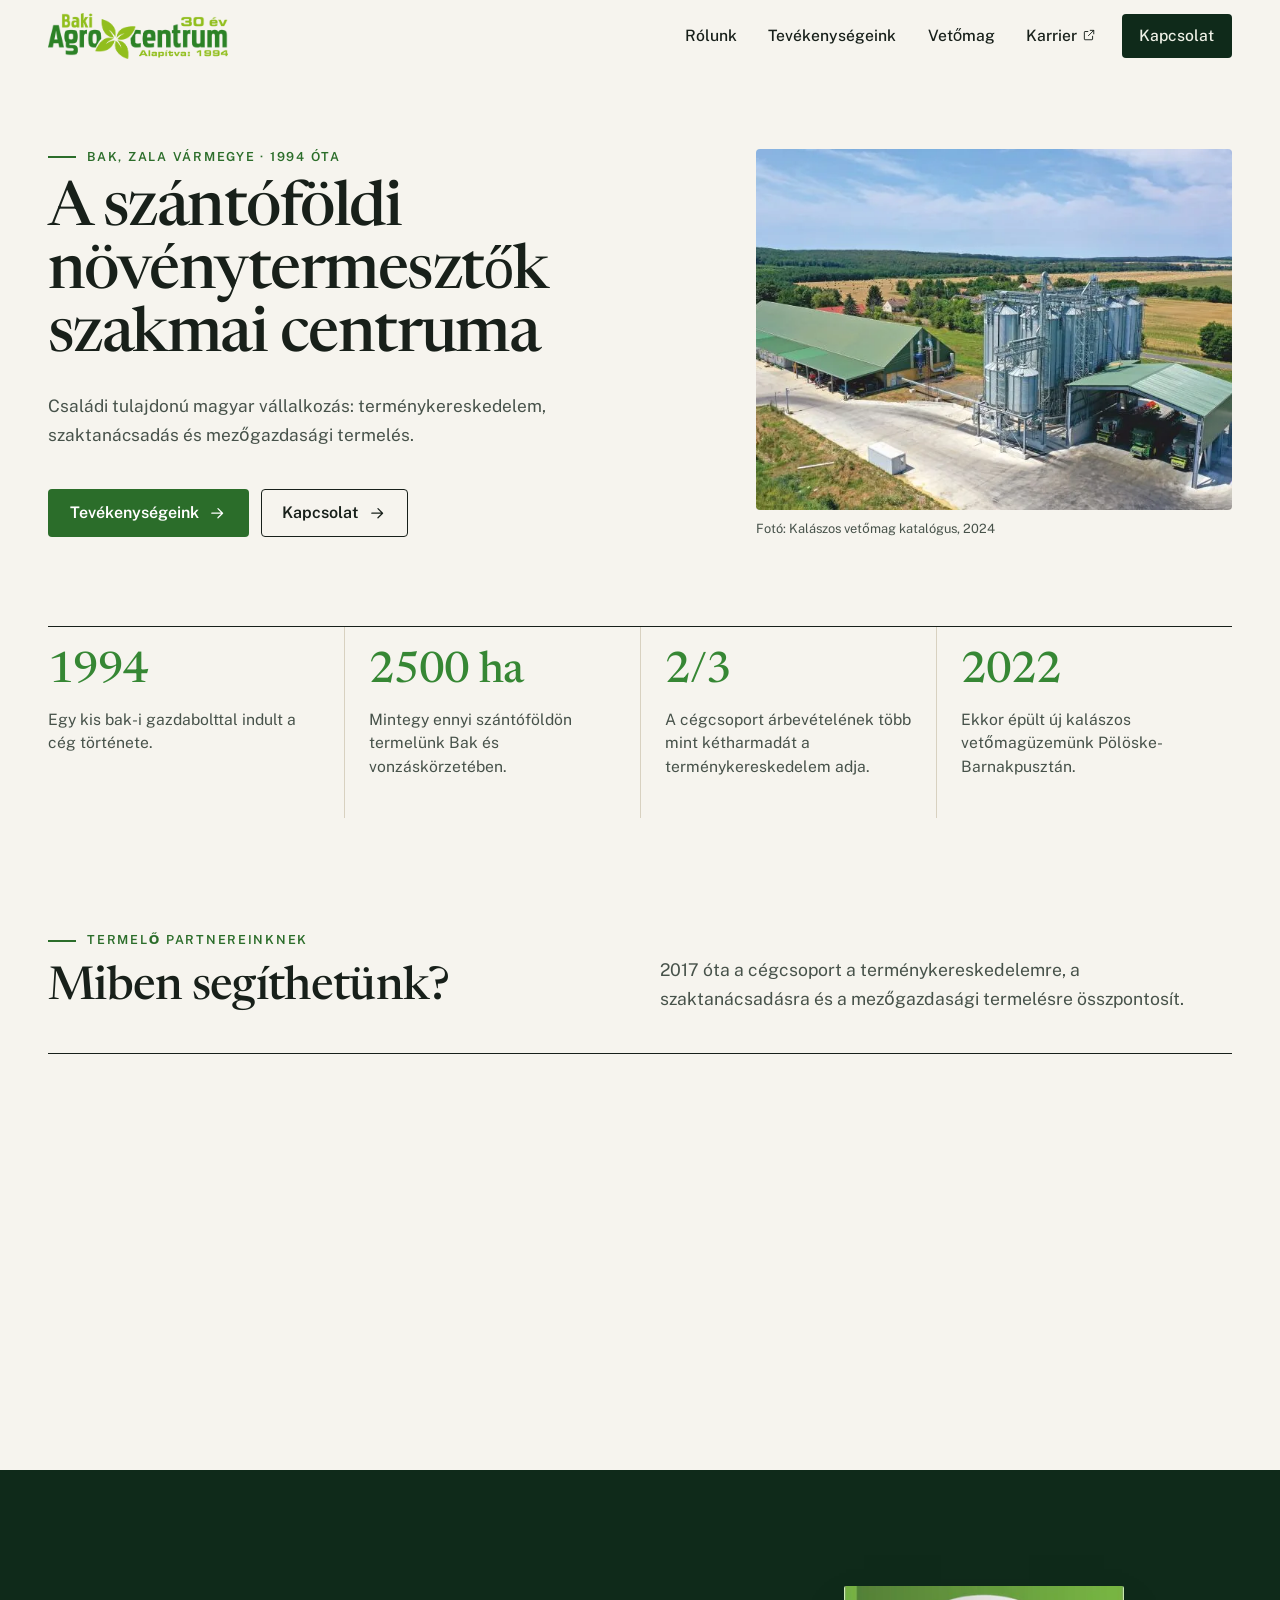
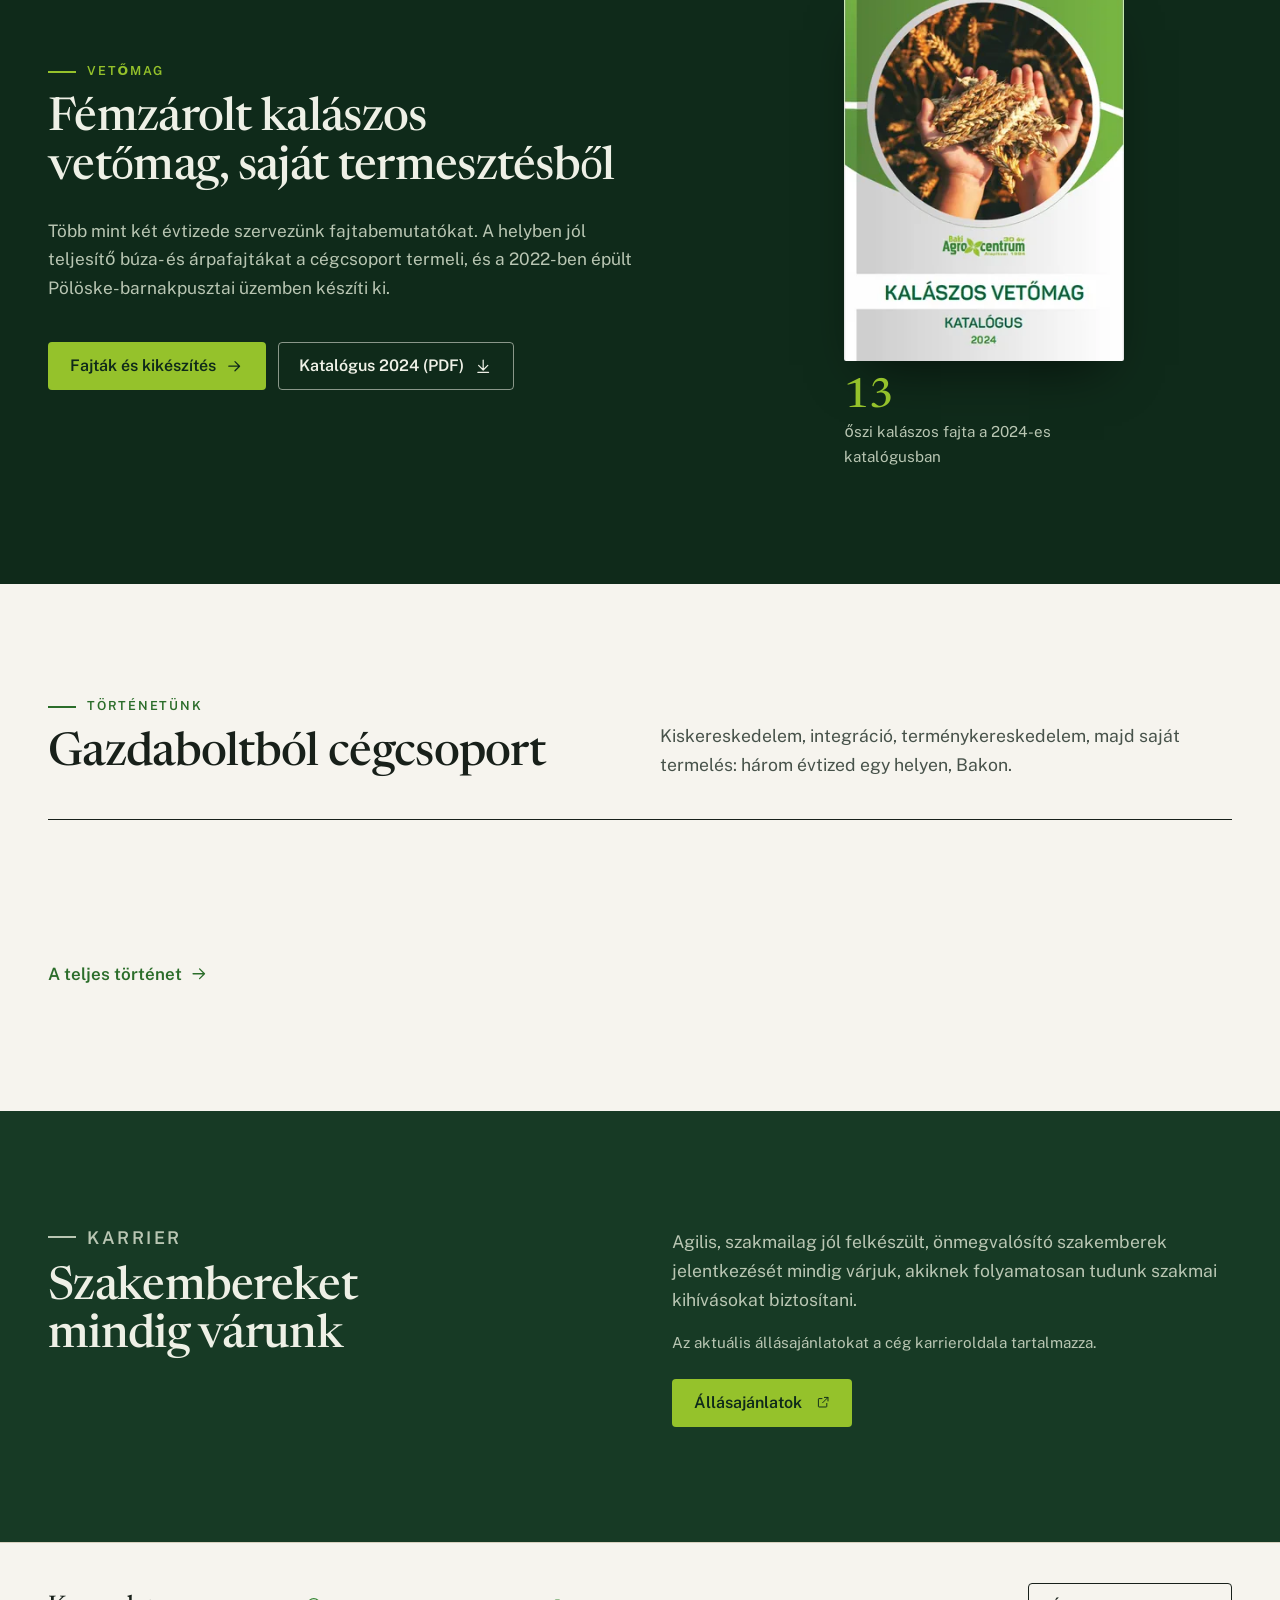
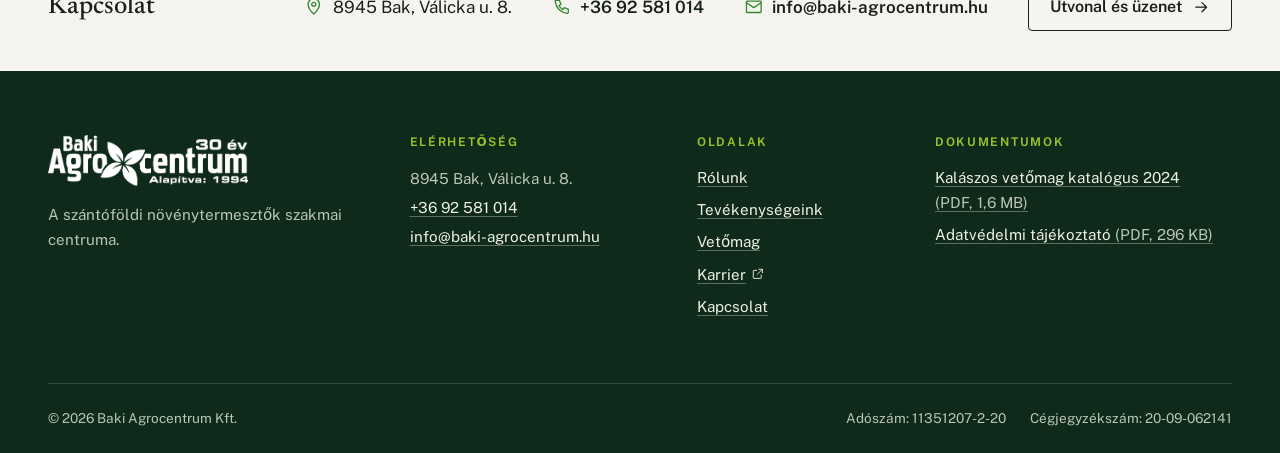
==== commit 72096287: "Polírozás: reszponzív képek, WebP logó, LCP, CSP, SEO-meta, JSON-LD, 404, mobil térkép és táblázat C" ====
--- a/index.html
+++ b/index.html
@@ -4,28 +4,35 @@
 <meta charset="utf-8">
 <meta name="robots" content="noindex, nofollow">
 <meta name="viewport" content="width=device-width, initial-scale=1">
-<title>Baki Agrocentrum Kft. – terménykereskedelem, szaktanácsadás, mezőgazdasági termelés</title>
+<meta http-equiv="Content-Security-Policy" content="default-src 'self'; script-src 'self' 'sha256-Du+OJKJSbdUgz5nrHeWWINvez6XKDDU/tyj/5c2uvwo='; style-src 'self'; img-src 'self' data:; font-src 'self'; connect-src 'self'; object-src 'none'; base-uri 'self'; form-action 'self'">
+<meta name="referrer" content="strict-origin-when-cross-origin">
+<title>Baki Agrocentrum Kft. – terménykereskedelem, vetőmag | Bak, Zala</title>
 <meta name="description" content="1994 óta Bakon, Zala megyében: gabona- és olajosmag-kereskedelem, szaktanácsadás, szántóföldi növénytermesztés, baromfitenyésztés és fémzárolt kalászos vetőmag.">
 <link rel="canonical" href="https://tamasgaborvarga.github.io/baki-agrocentrum-sqs3egnicm/">
 <meta property="og:type" content="website">
 <meta property="og:locale" content="hu_HU">
 <meta property="og:site_name" content="Baki Agrocentrum Kft.">
-<meta property="og:title" content="Baki Agrocentrum Kft. – terménykereskedelem, szaktanácsadás, mezőgazdasági termelés">
+<meta property="og:title" content="Baki Agrocentrum Kft. – terménykereskedelem, vetőmag | Bak, Zala">
 <meta property="og:description" content="1994 óta Bakon, Zala megyében: gabona- és olajosmag-kereskedelem, szaktanácsadás, szántóföldi növénytermesztés, baromfitenyésztés és fémzárolt kalászos vetőmag.">
 <meta property="og:url" content="https://tamasgaborvarga.github.io/baki-agrocentrum-sqs3egnicm/">
 <meta property="og:image" content="https://tamasgaborvarga.github.io/baki-agrocentrum-sqs3egnicm/img/og-image.jpg">
+<meta property="og:image:width" content="1200">
+<meta property="og:image:height" content="630">
+<meta property="og:image:alt" content="Kombájnok őszi búza betakarítása közben, felülnézetből">
+<meta name="twitter:card" content="summary_large_image">
 <meta name="theme-color" content="#0f2a1a">
-<link rel="icon" href="img/favicon.png" type="image/png">
+<meta name="format-detection" content="telephone=no">
+<link rel="icon" href="img/favicon.png" type="image/png" sizes="32x32">
 <link rel="preload" href="fonts/newsreader-latin.woff2" as="font" type="font/woff2" crossorigin>
-<link rel="stylesheet" href="styles.css?v=c950ec7e">
+<link rel="stylesheet" href="styles.css?v=7df054cd">
 <script>document.documentElement.classList.add('js')</script>
-<script type="application/ld+json">{"@context":"https://schema.org","@type":"Organization","name":"Baki Agrocentrum Kft.","url":"https://tamasgaborvarga.github.io/baki-agrocentrum-sqs3egnicm/","logo":"https://tamasgaborvarga.github.io/baki-agrocentrum-sqs3egnicm/img/logo.png","foundingDate":"1994","telephone":"+36-92-581-014","email":"info@baki-agrocentrum.hu","taxID":"11351207-2-20","address":{"@type":"PostalAddress","streetAddress":"Válicka u. 8.","postalCode":"8945","addressLocality":"Bak","addressCountry":"HU"},"location":{"@type":"Place","geo":{"@type":"GeoCoordinates","latitude":46.7307091,"longitude":16.8460499}}}</script>
+<script type="application/ld+json">{"@context":"https://schema.org","@graph":[{"@type":"Organization","@id":"https://tamasgaborvarga.github.io/baki-agrocentrum-sqs3egnicm/#szervezet","name":"Baki Agrocentrum","legalName":"Baki Agrocentrum Kft.","url":"https://tamasgaborvarga.github.io/baki-agrocentrum-sqs3egnicm/","logo":{"@type":"ImageObject","url":"https://tamasgaborvarga.github.io/baki-agrocentrum-sqs3egnicm/img/logo.png","width":469,"height":120},"image":"https://tamasgaborvarga.github.io/baki-agrocentrum-sqs3egnicm/img/og-image.jpg","slogan":"A szántóföldi növénytermesztők szakmai centruma","description":"100%-ban magyar családi tulajdonú vállalkozás Bakon: terménykereskedelem, szaktanácsadás, mezőgazdasági termelés és fémzárolt kalászos vetőmag.","foundingDate":"1994","telephone":"+36 92 581 014","email":"info@baki-agrocentrum.hu","taxID":"11351207-2-20","address":{"@type":"PostalAddress","streetAddress":"Válicka u. 8.","postalCode":"8945","addressLocality":"Bak","addressRegion":"Zala","addressCountry":"HU"},"location":{"@type":"Place","geo":{"@type":"GeoCoordinates","latitude":46.7307091,"longitude":16.8460499}},"contactPoint":{"@type":"ContactPoint","contactType":"customer service","telephone":"+36 92 581 014","email":"info@baki-agrocentrum.hu","availableLanguage":"hu"}},{"@type":"WebSite","@id":"https://tamasgaborvarga.github.io/baki-agrocentrum-sqs3egnicm/#weboldal","url":"https://tamasgaborvarga.github.io/baki-agrocentrum-sqs3egnicm/","name":"Baki Agrocentrum","inLanguage":"hu","publisher":{"@id":"https://tamasgaborvarga.github.io/baki-agrocentrum-sqs3egnicm/#szervezet"}}]}</script>
 </head>
 <body>
 <a class="skip" href="#tartalom">Ugrás a tartalomra</a>
 <header class="hdr" id="hdr">
   <div class="hdr__in wrap">
-    <a class="hdr__logo" href="index.html" aria-label="Baki Agrocentrum Kft. – kezdőlap"><img src="img/logo.png" width="469" height="120" alt="Baki Agrocentrum"></a>
+    <a class="hdr__logo" href="index.html" aria-label="Baki Agrocentrum Kft. – kezdőlap"><img src="img/logo.webp" width="469" height="120" alt="Baki Agrocentrum"></a>
     <button class="hdr__btn" type="button" aria-expanded="false" aria-controls="nav" data-menu><svg class="ic ic--open" viewBox="0 0 24 24" fill="none" stroke="currentColor" stroke-width="1.6" stroke-linecap="round" stroke-linejoin="round" aria-hidden="true" focusable="false"><path d="M4 7h16M4 12h16M4 17h16"/></svg><svg class="ic ic--close" viewBox="0 0 24 24" fill="none" stroke="currentColor" stroke-width="1.6" stroke-linecap="round" stroke-linejoin="round" aria-hidden="true" focusable="false"><path d="M6 6l12 12M18 6L6 18"/></svg><span>Menü</span></button>
     <nav class="nav" id="nav" aria-label="Fő navigáció">
       <ul class="nav__ul"><li><a class="nav__a" href="rolunk.html">Rólunk</a></li><li><a class="nav__a" href="tevekenysegeink.html">Tevékenységeink</a></li><li><a class="nav__a" href="vetomag.html">Vetőmag</a></li><li><a class="nav__a" href="https://karrier.baki-agrocentrum.hu/" target="_blank" rel="noopener">Karrier<svg class="ic ic--sm" viewBox="0 0 24 24" fill="none" stroke="currentColor" stroke-width="1.6" stroke-linecap="round" stroke-linejoin="round" aria-hidden="true" focusable="false"><path d="M14 4h6v6M20 4l-9 9M18 14v5a1 1 0 0 1-1 1H5a1 1 0 0 1-1-1V7a1 1 0 0 1 1-1h5"/></svg><span class="sr">(új lapon nyílik)</span></a></li><li><a class="nav__a nav__a--cta" href="kapcsolat.html">Kapcsolat</a></li></ul>
@@ -49,7 +56,7 @@
         <a class="btn btn--secondary" href="kapcsolat.html">Kapcsolat<svg class="ic" viewBox="0 0 24 24" fill="none" stroke="currentColor" stroke-width="1.6" stroke-linecap="round" stroke-linejoin="round" aria-hidden="true" focusable="false"><path d="M5 12h14M13 6l6 6-6 6"/></svg></a>
       </div>
     </div>
-    <figure class="fig hero__fig"><img class="hero__img" src="img/legifoto.webp" width="643" height="488" alt="Légifotó tárolósilókról, gépszínekről és csarnokról, mögöttük szántóföldek" fetchpriority="high" decoding="async"><figcaption>Fotó: Kalászos vetőmag katalógus, 2024</figcaption></figure>
+    <figure class="fig hero__fig"><img class="hero__img" src="img/legifoto.webp" srcset="img/legifoto-400.webp 400w, img/legifoto.webp 643w" sizes="(min-width: 1320px) 520px, (min-width: 900px) 40vw, calc(100vw - 32px)" width="643" height="488" alt="Légifotó tárolósilókról, gépszínekről és csarnokról, mögöttük szántóföldek" fetchpriority="high" decoding="async"><figcaption>Fotó: Kalászos vetőmag katalógus, 2024</figcaption></figure>
   </div>
   <div class="wrap">
     <dl class="ledger">
@@ -99,8 +106,8 @@
         <a class="btn btn--secondary" href="https://www.baki-agrocentrum.hu/webimages/files/Kalaszos_vetomag_katalogus_2024.pdf" target="_blank" rel="noopener">Katalógus 2024 (PDF)<svg class="ic" viewBox="0 0 24 24" fill="none" stroke="currentColor" stroke-width="1.6" stroke-linecap="round" stroke-linejoin="round" aria-hidden="true" focusable="false"><path d="M12 4v12M6 11l6 6 6-6M5 20h14"/></svg><span class="sr"> – új lapon nyílik</span></a>
       </div>
     </div>
-    <a class="feature__cover" href="vetomag.html#fajtak" aria-label="A 2024-es katalógus fajtái">
-      <img class="" src="img/katalogus.webp" srcset="img/katalogus-320.webp 320w, img/katalogus.webp 603w" sizes="(min-width: 900px) 300px, 60vw" width="603" height="809" alt="A Kalászos vetőmag katalógus 2024 borítója" loading="lazy" decoding="async">
+    <a class="feature__cover" href="vetomag.html#fajtak">
+      <img class="" src="img/katalogus.webp" srcset="img/katalogus-320.webp 320w, img/katalogus.webp 603w" sizes="(max-width: 599px) 120px, 280px" width="603" height="809" alt="" loading="lazy" decoding="async">
       <span class="feature__stat"><strong>13</strong> őszi kalászos fajta a 2024-es katalógusban</span>
     </a>
   </div>
@@ -149,7 +156,7 @@
 <footer class="ftr">
   <div class="wrap ftr__grid">
     <div class="ftr__brand">
-      <img src="img/logo-feher.png" width="469" height="120" alt="Baki Agrocentrum" loading="lazy">
+      <img src="img/logo-feher.webp" width="469" height="120" alt="Baki Agrocentrum" loading="lazy" decoding="async">
       <p>A szántóföldi növénytermesztők szakmai centruma.</p>
     </div>
     <div>
@@ -177,9 +184,9 @@
   </div>
   <div class="wrap ftr__bar">
     <p>© 2026 Baki Agrocentrum Kft.</p>
-    <p><span class="nw">Adószám: 11351207-2-20</span> · <span class="nw">Cégjegyzékszám: 20-09-062141</span></p>
+    <p class="ftr__ids"><span class="nw">Adószám: 11351207-2-20</span><span class="nw">Cégjegyzékszám: 20-09-062141</span></p>
   </div>
 </footer>
-<script src="main.js?v=3b4add59" defer></script>
+<script src="main.js?v=572fc2f1" defer></script>
 </body>
 </html>
--- a/styles.css
+++ b/styles.css
@@ -110,7 +110,7 @@
 }
 
 /* ---------- gombok: kettő van, sötét háttéren inverz ---------- */
-.btn { display: inline-flex; align-items: center; gap: .6rem; min-height: 48px; padding: 0 1.3rem; border-radius: var(--r); font: 600 1rem/1 var(--f-text); text-decoration: none; border: 1.5px solid transparent; cursor: pointer; transition: background .2s, color .2s, border-color .2s; }
+.btn { display: inline-flex; align-items: center; gap: .6rem; min-height: 48px; padding: .55rem 1.3rem; border-radius: var(--r); font: 600 1rem/1.25 var(--f-text); text-align: left; text-decoration: none; border: 1.5px solid transparent; cursor: pointer; transition: background .2s, color .2s, border-color .2s; }
 .btn .ic { transition: transform .25s var(--ease); }
 .btn:hover .ic { transform: translateX(3px); }
 .btn--primary { background: var(--brand-ink); color: #fff; }
@@ -332,6 +332,13 @@
 .vt tbody tr:hover { background: var(--paper); }
 .vt .num { text-align: right; white-space: nowrap; font-variant-numeric: tabular-nums; }
 .vt tr[hidden] { display: none; }
+.vt th, .vt td { white-space: nowrap; }
+/* a fajtanév görgetéskor is látszik */
+.vt tbody th, .vt thead th:first-child { position: sticky; left: 0; z-index: 1; background: var(--paper-hi); box-shadow: inset -1px 0 0 var(--rule); }
+.vt thead th:first-child { background: var(--paper); }
+.vt tbody tr:hover th { background: var(--paper); }
+.tablehint { display: none; margin-bottom: .6rem; font-size: .85rem; color: var(--ink-2); }
+@media (max-width: 899px) { .tablehint { display: block; } }
 
 .tlist { margin-top: var(--s2); display: grid; gap: .6rem; }
 .tlist li { padding-left: 1.3rem; position: relative; color: var(--ink-2); }
@@ -387,6 +394,7 @@
 .ftr__ul { display: grid; gap: .45rem; }
 .ftr__meta { color: var(--on-dark-2); white-space: nowrap; }
 .ftr__bar { position: relative; display: flex; flex-wrap: wrap; justify-content: space-between; gap: .5rem 2rem; padding-block: var(--s3); font-size: .85rem; }
+.ftr__ids { display: flex; flex-wrap: wrap; gap: .2rem 1.5rem; }
 .ftr__bar::before { content: ''; position: absolute; top: 0; left: var(--gut); right: var(--gut); border-top: 1px solid rgb(238 240 230 / .15); }
 
 /* ---------- megjelenés (csak JS-sel, mozgáscsökkentésnél nincs) ---------- */
@@ -445,6 +453,11 @@
   .contactbar .btn { margin-top: .6rem; }
   .feature__cover { grid-template-columns: 120px 1fr; align-items: end; }
   .feature__cover img { width: 120px; }
+  /* a vázlattérkép ~0,6-szorosra kicsinyül -> nagyobb SVG-betű, hogy olvasható maradjon (~13/11 px) */
+  .map__name { font-size: 21px; }
+  .map__pt--main .map__name { font-size: 23px; }
+  .map__role { font-size: 17px; }
+  .map__scale text, .map__north text { font-size: 16px; }
 }
 
 @media (max-width: 380px) {
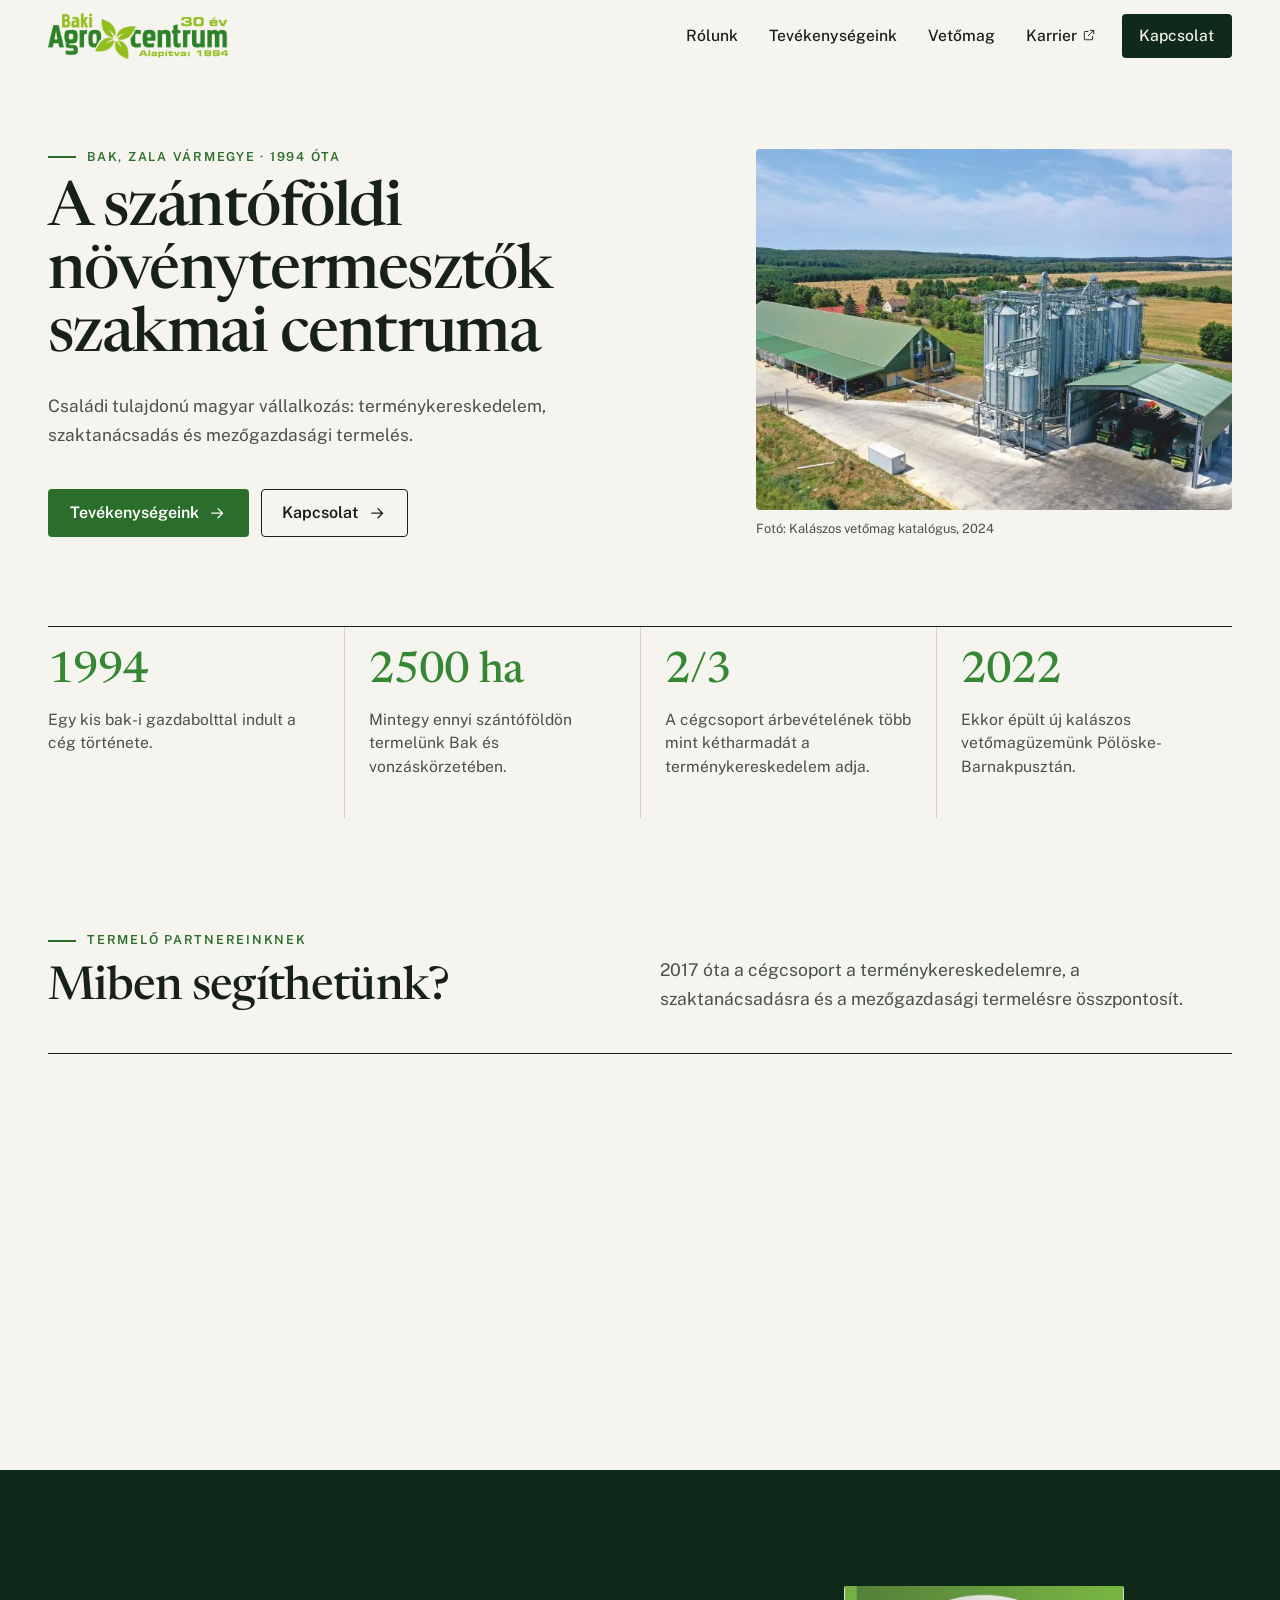
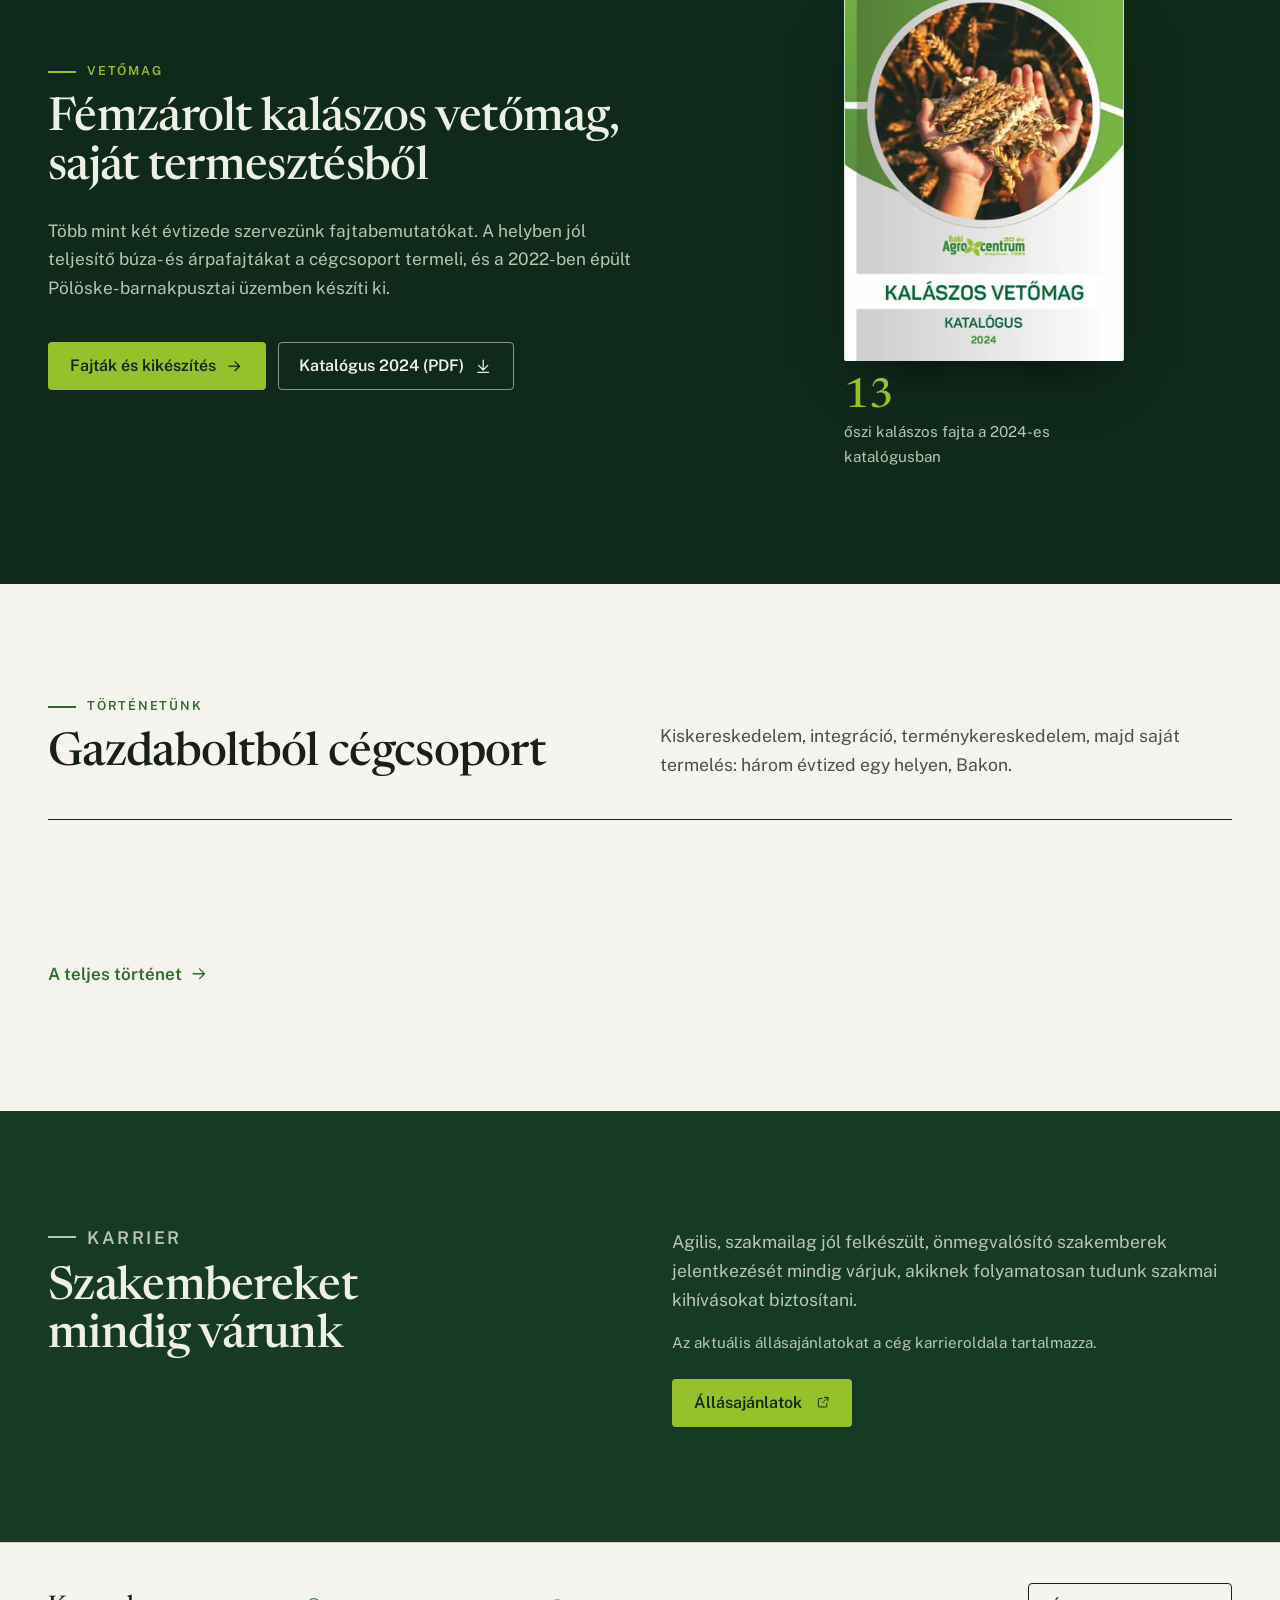
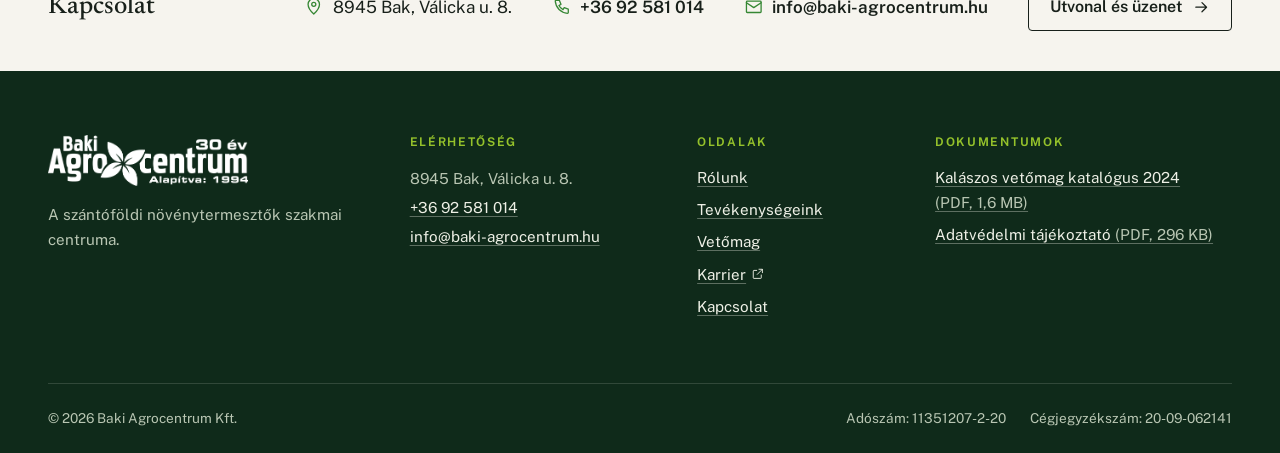
==== commit fee5199f: "Betű-subset (magyar latin-ext), README Co-Authored-By: Claude Opus 5.5 <noreply@anthropic.com>" ====
--- a/index.html
+++ b/index.html
@@ -24,7 +24,7 @@
 <meta name="format-detection" content="telephone=no">
 <link rel="icon" href="img/favicon.png" type="image/png" sizes="32x32">
 <link rel="preload" href="fonts/newsreader-latin.woff2" as="font" type="font/woff2" crossorigin>
-<link rel="stylesheet" href="styles.css?v=7df054cd">
+<link rel="stylesheet" href="styles.css?v=5a45f37d">
 <script>document.documentElement.classList.add('js')</script>
 <script type="application/ld+json">{"@context":"https://schema.org","@graph":[{"@type":"Organization","@id":"https://tamasgaborvarga.github.io/baki-agrocentrum-sqs3egnicm/#szervezet","name":"Baki Agrocentrum","legalName":"Baki Agrocentrum Kft.","url":"https://tamasgaborvarga.github.io/baki-agrocentrum-sqs3egnicm/","logo":{"@type":"ImageObject","url":"https://tamasgaborvarga.github.io/baki-agrocentrum-sqs3egnicm/img/logo.png","width":469,"height":120},"image":"https://tamasgaborvarga.github.io/baki-agrocentrum-sqs3egnicm/img/og-image.jpg","slogan":"A szántóföldi növénytermesztők szakmai centruma","description":"100%-ban magyar családi tulajdonú vállalkozás Bakon: terménykereskedelem, szaktanácsadás, mezőgazdasági termelés és fémzárolt kalászos vetőmag.","foundingDate":"1994","telephone":"+36 92 581 014","email":"info@baki-agrocentrum.hu","taxID":"11351207-2-20","address":{"@type":"PostalAddress","streetAddress":"Válicka u. 8.","postalCode":"8945","addressLocality":"Bak","addressRegion":"Zala","addressCountry":"HU"},"location":{"@type":"Place","geo":{"@type":"GeoCoordinates","latitude":46.7307091,"longitude":16.8460499}},"contactPoint":{"@type":"ContactPoint","contactType":"customer service","telephone":"+36 92 581 014","email":"info@baki-agrocentrum.hu","availableLanguage":"hu"}},{"@type":"WebSite","@id":"https://tamasgaborvarga.github.io/baki-agrocentrum-sqs3egnicm/#weboldal","url":"https://tamasgaborvarga.github.io/baki-agrocentrum-sqs3egnicm/","name":"Baki Agrocentrum","inLanguage":"hu","publisher":{"@id":"https://tamasgaborvarga.github.io/baki-agrocentrum-sqs3egnicm/#szervezet"}}]}</script>
 </head>
--- a/styles.css
+++ b/styles.css
@@ -1,13 +1,14 @@
 /* Baki Agrocentrum — design rendszer
    Színek a logóból: #368734 (márkazöld), #95c22b (lime). Lime csak sötét háttéren (1,9:1 világoson).
-   Dőlt betű sehol: nincs dőlt fontfájl, font-synthesis: none. */
+   Dőlt betű sehol: nincs dőlt fontfájl, font-synthesis: none.
+   A latin-ext fájlok csak a magyar ŐőŰű-t tartalmazzák (tools/fonts.py). */
 
 @font-face { font-family: 'Newsreader'; src: url(fonts/newsreader-latin-ext.woff2) format('woff2'); font-weight: 400 600; font-display: swap;
-  unicode-range: U+0100-02BA, U+02BD-02C5, U+02C7-02CC, U+02CE-02D7, U+02DD-02FF, U+0304, U+0308, U+0329, U+1D00-1DBF, U+1E00-1E9F, U+1EF2-1EFF, U+2020, U+20A0-20AB, U+20AD-20C4, U+2113, U+2C60-2C7F, U+A720-A7FF; }
+  unicode-range: U+0150-0151, U+0170-0171; }
 @font-face { font-family: 'Newsreader'; src: url(fonts/newsreader-latin.woff2) format('woff2'); font-weight: 400 600; font-display: swap;
   unicode-range: U+0000-00FF, U+0131, U+0152-0153, U+02BB-02BC, U+02C6, U+02DA, U+02DC, U+0304, U+0308, U+0329, U+2000-206F, U+20AC, U+2122, U+2191, U+2193, U+2212, U+2215, U+FEFF, U+FFFD; }
 @font-face { font-family: 'Public Sans'; src: url(fonts/publicsans-latin-ext.woff2) format('woff2'); font-weight: 400 700; font-display: swap;
-  unicode-range: U+0100-02BA, U+02BD-02C5, U+02C7-02CC, U+02CE-02D7, U+02DD-02FF, U+0304, U+0308, U+0329, U+1D00-1DBF, U+1E00-1E9F, U+1EF2-1EFF, U+2020, U+20A0-20AB, U+20AD-20C4, U+2113, U+2C60-2C7F, U+A720-A7FF; }
+  unicode-range: U+0150-0151, U+0170-0171; }
 @font-face { font-family: 'Public Sans'; src: url(fonts/publicsans-latin.woff2) format('woff2'); font-weight: 400 700; font-display: swap;
   unicode-range: U+0000-00FF, U+0131, U+0152-0153, U+02BB-02BC, U+02C6, U+02DA, U+02DC, U+0304, U+0308, U+0329, U+2000-206F, U+20AC, U+2122, U+2191, U+2193, U+2212, U+2215, U+FEFF, U+FFFD; }
 
